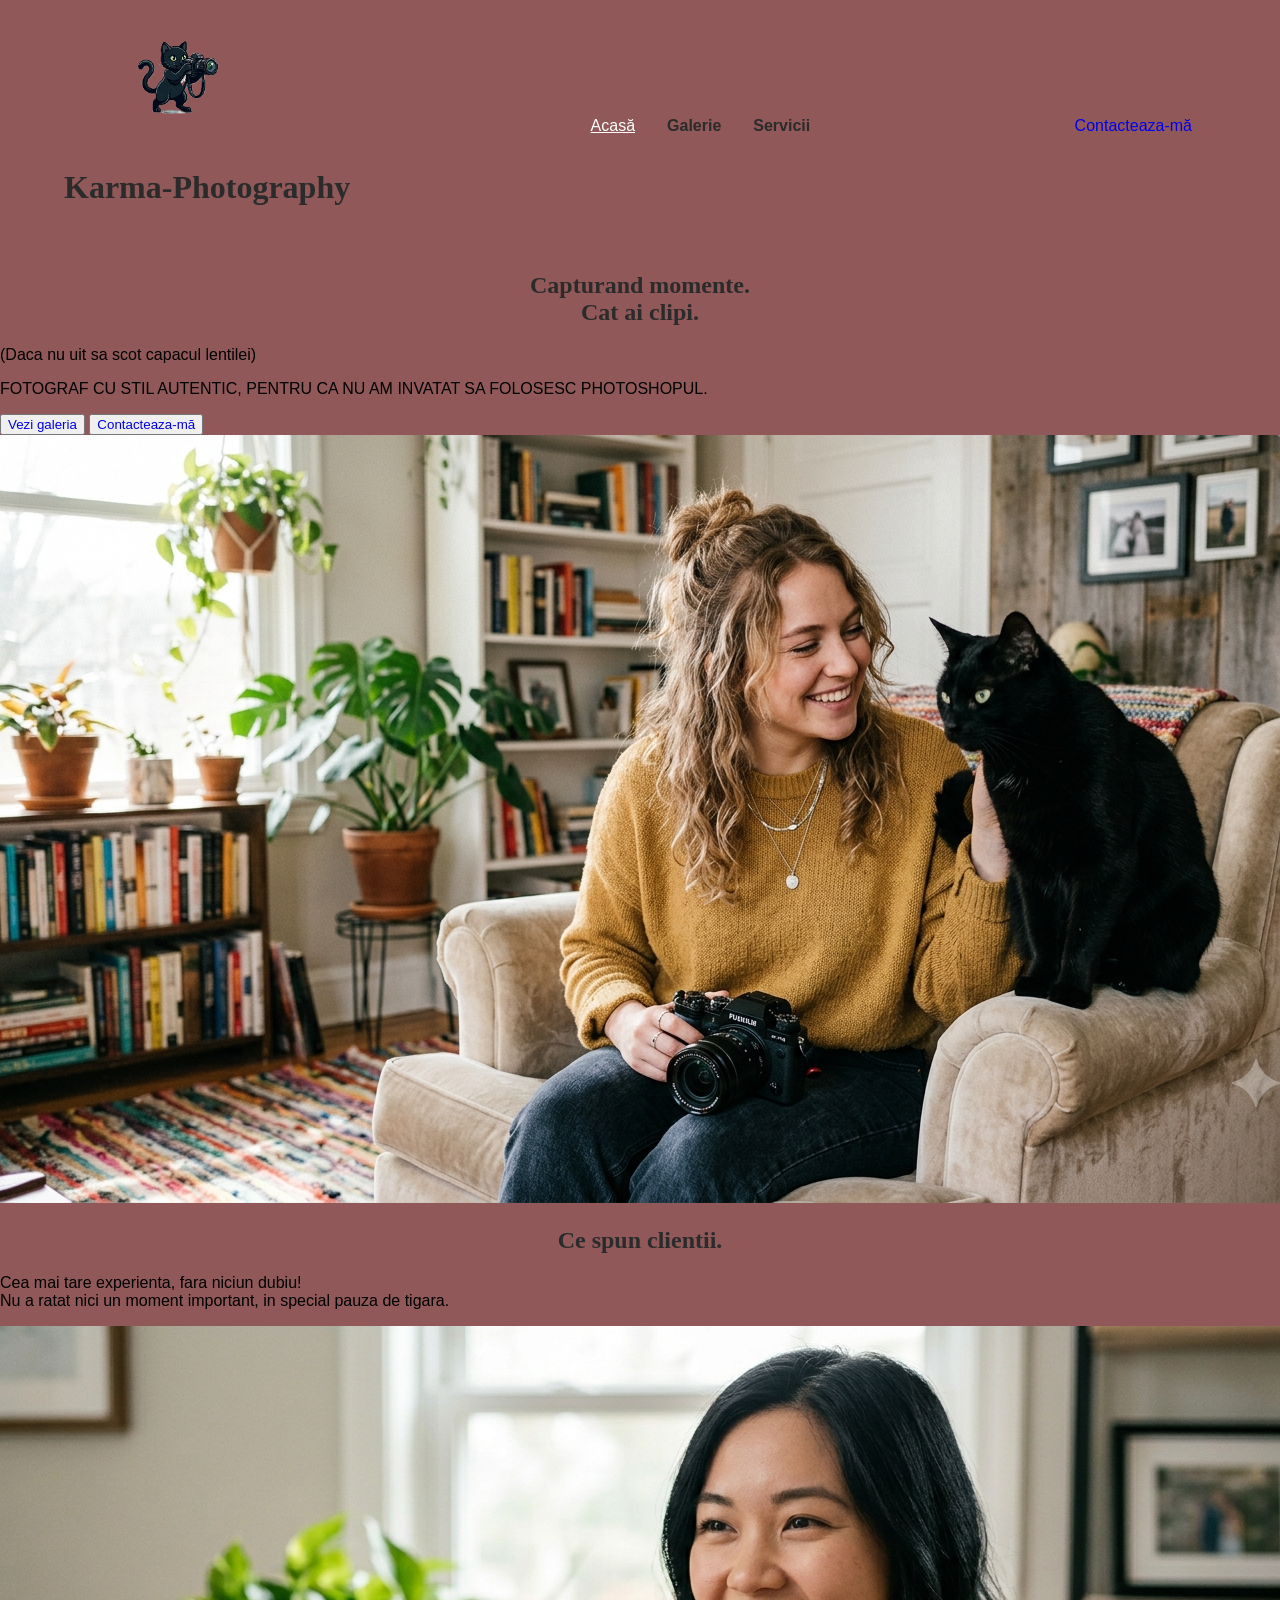
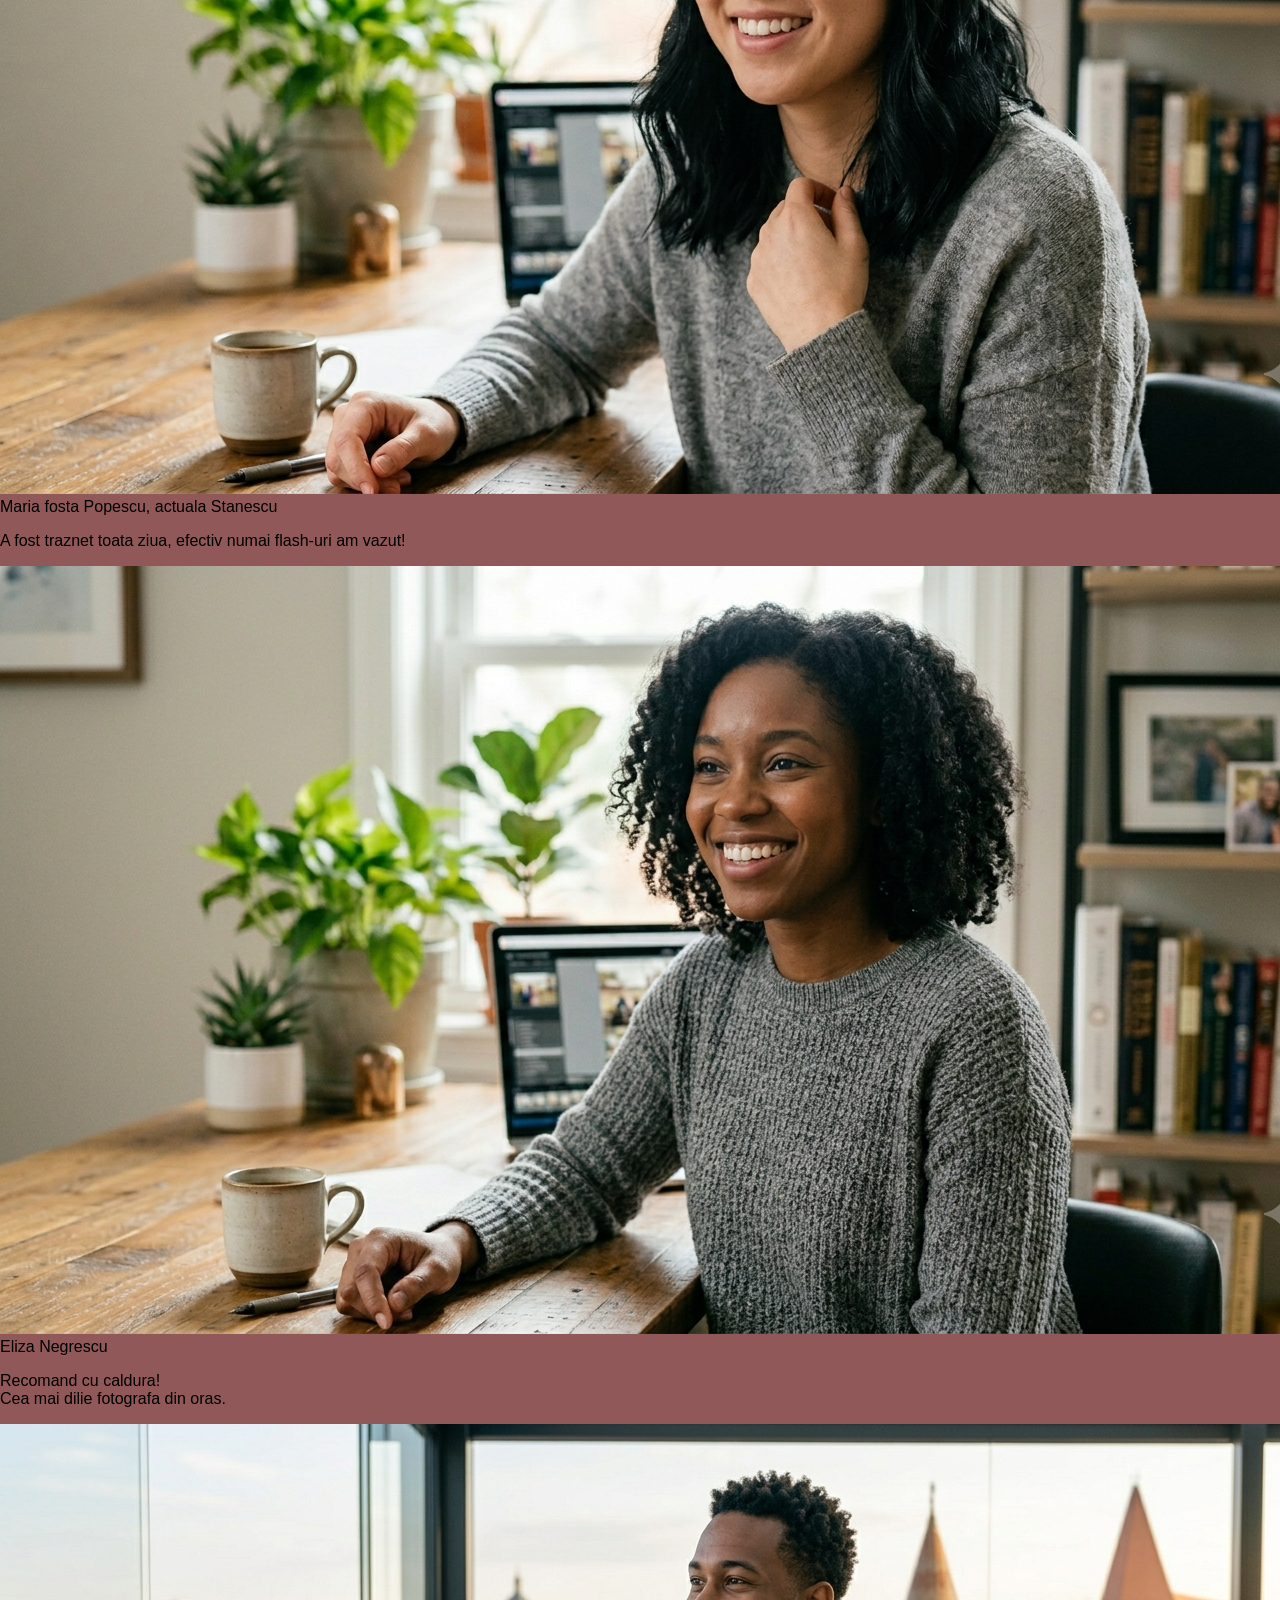
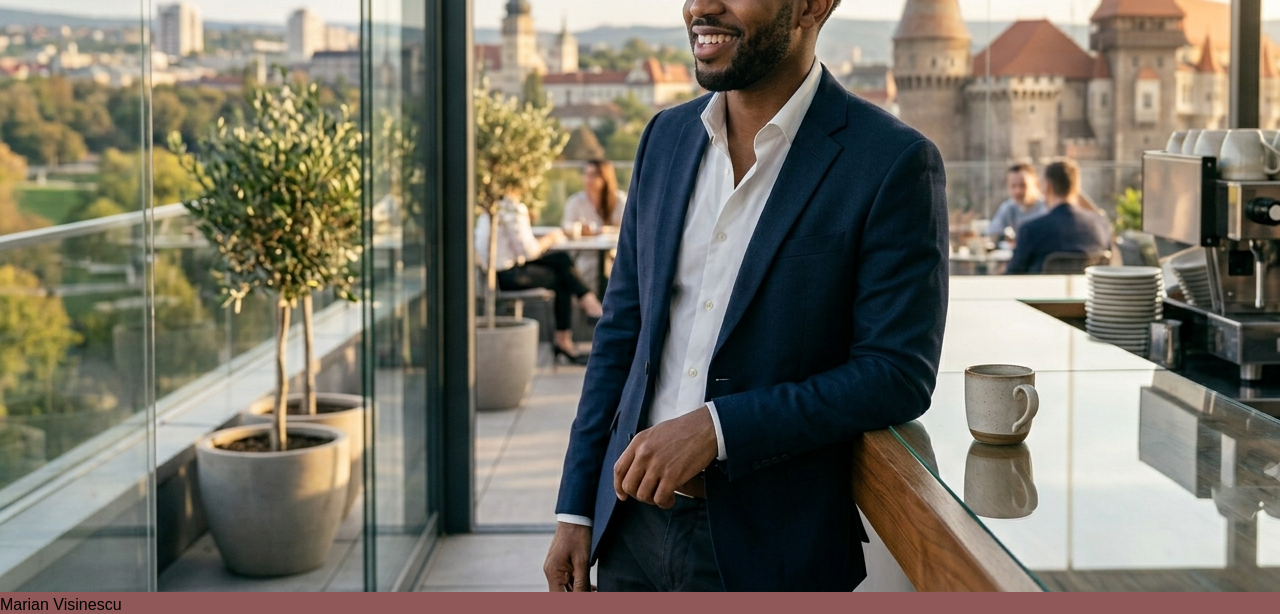
==== index.html @ 56f0f9d7 "modificat putin css" ====
<!DOCTYPE html>
<html lang="ro">
<head>
    <meta charset="UTF-8">
    <meta name="viewport" content="width=device-width, initial-scale=1.0">
    <link rel="stylesheet" href="assets/css/style.css">
    <link rel="stylesheet" href="assets/css/responsive.css">

    <title>Karma-Photography</title>
</head>
<body>
    <header>
        <div class="logo-container">
            <img src="assets/images/logo.png" alt="Logo" class="logo">
            <h1>Karma-Photography</h1>
        </div>
        <nav>
            <ul class="lista-link">
                <li><a href="index.html" id="active">Acasă</a></li>
                <li><a href="galerie.html">Galerie</a></li>
                <li><a href="servicii.html">Servicii</a></li>
            </ul>
        </nav>
        <button class="contact-button"><a href="servicii.html">Contacteaza-mă</a></button>
    </header>
    <main>
        <section>
            <h2>Capturand momente. <br>Cat ai clipi.</h2>
            <p>(Daca nu uit sa scot capacul lentilei)</p>
            <p>FOTOGRAF CU STIL AUTENTIC, PENTRU CA NU AM INVATAT SA FOLOSESC PHOTOSHOPUL.</p>
            <div class="button-container">
                <button><a href="galerie.html">Vezi galeria</a></button>
                <button><a href="servicii.html">Contacteaza-mă</a></button>
            </div>
            <div>
                <img src="assets/images/hero-image.png" alt="Hero Image" class="hero-image">
            </div>
        </section>
        <section>
            <h2>Ce spun clientii.</h2>
            <div>
                <div>
                    <p>Cea mai tare experienta, fara niciun dubiu!<br>Nu a ratat nici un moment important, in special pauza de tigara.</p>
                    <div>
                        <img src="assets/images/Testimonial1.png" alt="Testimonial 1">
                        <span>Maria fosta Popescu, actuala Stanescu</span>
                    </div>
                </div>
                <div>
                    <p>A fost traznet toata ziua, efectiv numai flash-uri am vazut!</p>
                    <div>
                        <img src="assets/images/Testimonial2.png" alt="Testimonial 2">
                        <span>Eliza Negrescu</span>
                    </div>
                </div>
                <div>
                    <p>Recomand cu caldura!<br>Cea mai dilie fotografa din oras.</p>
                    <div>
                        <img src="assets/images/Testimonial3.png" alt="Testimonial 3">
                        <span>Marian Visinescu</span>
                    </div>
                </div>
            </div>
        </section>
    </main>
    <footer>

    </footer>
</body>
</html>
---- assets/css/style.css ----
:root{
    --bg-color: #905858;
    --primary-brown: #5c4727;
    --text-color: #2b2b2b;
}

.logo {
    height: 120px; 
    width: auto; 
}

body {
    background-color: var(--bg-color);
    margin: 0;
    padding: 0;
    font-family: 'Montserrat', sans-serif;
}

h1, h2, h3 {
    font-family: 'Playfair Display', serif;
    color: var(--text-color);
    text-align: center;
}

a {
    text-decoration: none;
}

header {
    display: flex;
    justify-content: space-between;
    align-items: center;
    padding: 1.5rem 5%;
    background-color: transparent;
}


.lista-link {
    display: flex;
    flex-direction: row; 
    gap: 2rem; 
    list-style: none; 
    margin: 0;
    padding: 0;
}

#active {
    color: white;
    text-decoration: underline;
    cursor: default;
    pointer-events: none; 
}

.lista-link a:not(#active) {
    color: #2b2b2b; 
    font-weight: 600; 
    transition: all 0.3s ease;
}

.lista-link a:not(#active):hover {
    color: white;
    text-decoration: underline;
}

.contact-button {
    background-color: var(--bg-color);
    color: black;
    border: none;
    padding: 0.75rem 1.5rem;
    font-size: 1rem;
    border-radius: 5px;
    cursor: pointer;
    transition: all 0.3s ease;
}

.contact-button:hover {
    background-color: white;
    box-shadow: 0px 8px 15px rgba(0, 0, 0, 0.2);
    transition: all 0.3s ease;
    transform: scale(1.05);
}
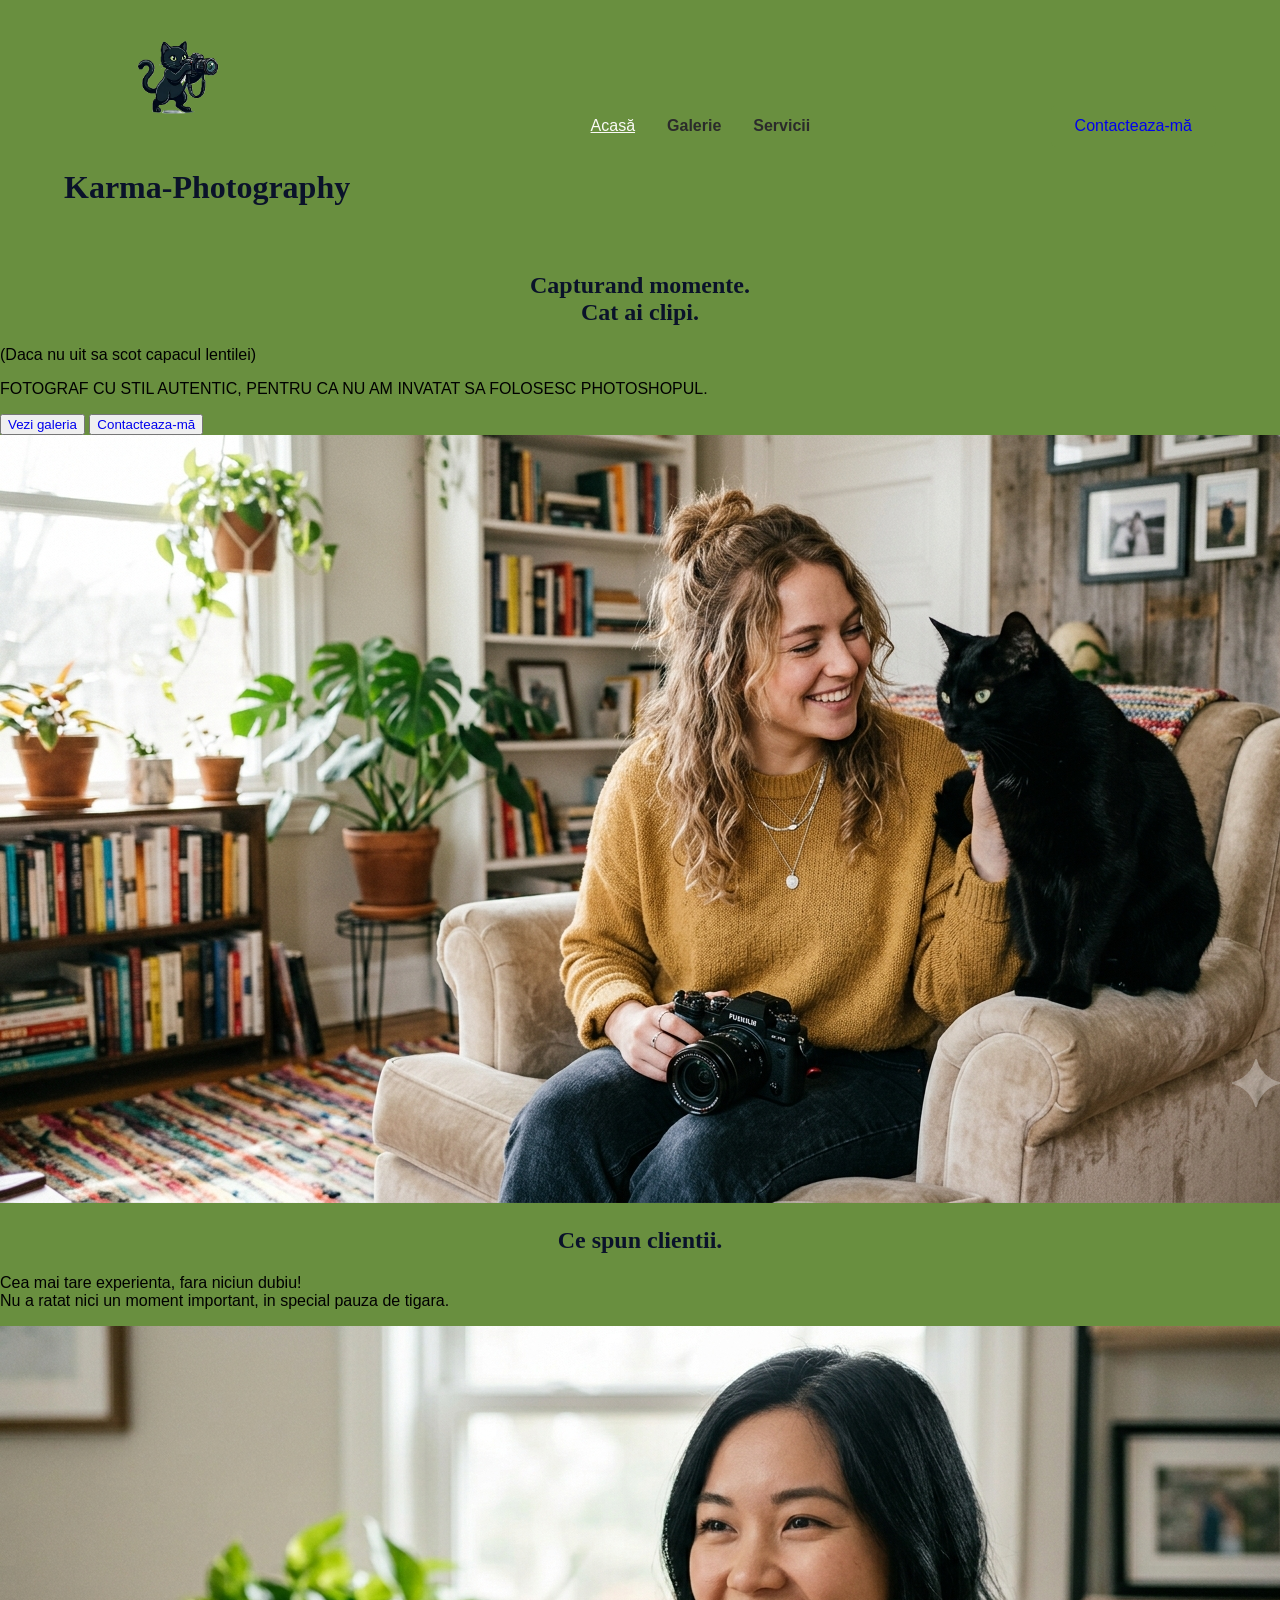
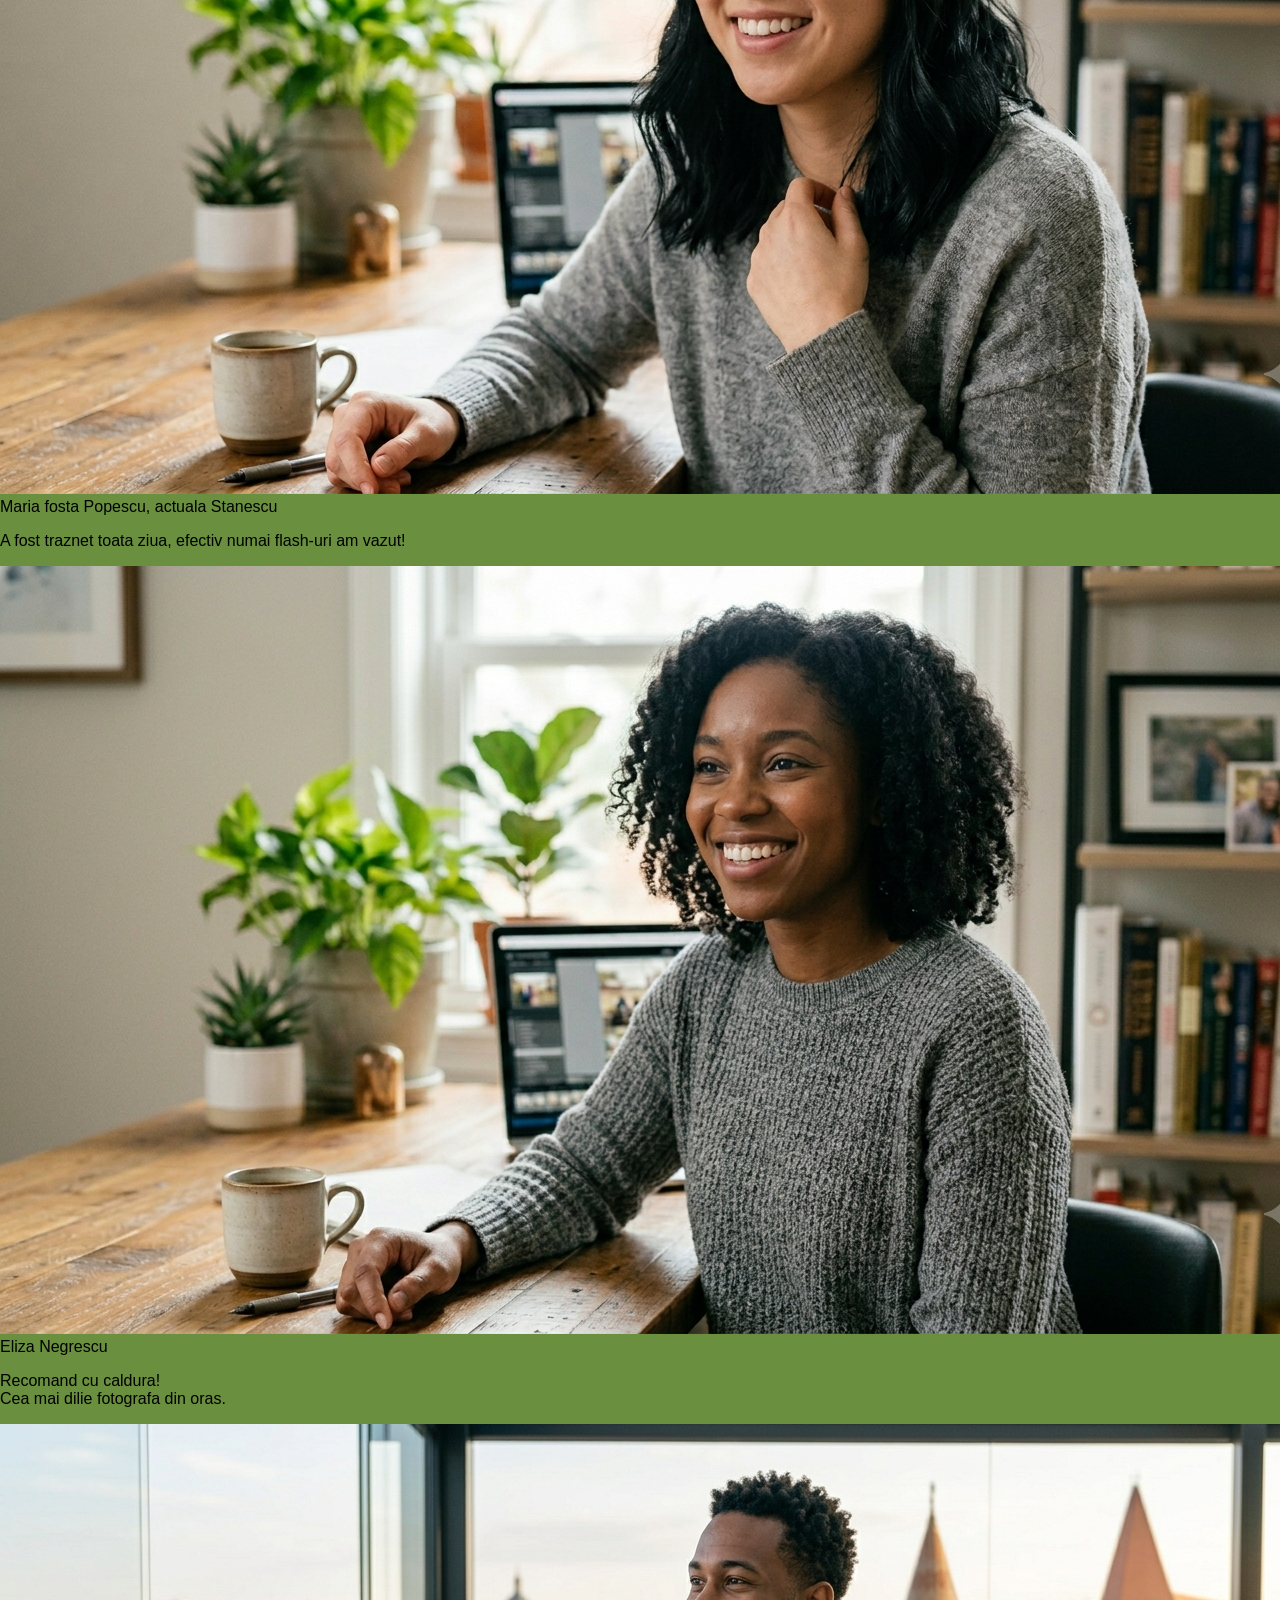
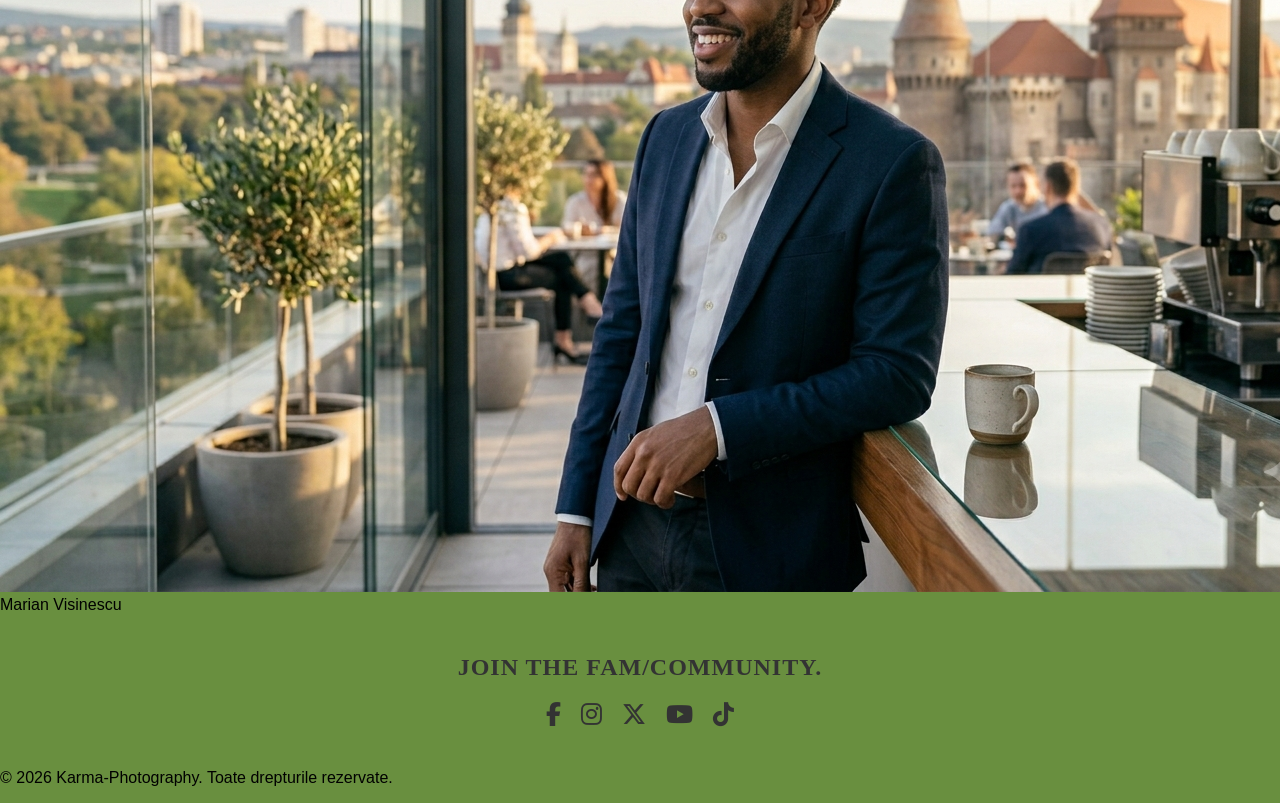
==== commit 0db58d39: "butoane social media + schimbat paleta culori" ====
--- a/index.html
+++ b/index.html
@@ -4,6 +4,7 @@
     <meta charset="UTF-8">
     <meta name="viewport" content="width=device-width, initial-scale=1.0">
     <link rel="stylesheet" href="assets/css/style.css">
+    <link rel="stylesheet" href="https://cdnjs.cloudflare.com/ajax/libs/font-awesome/6.5.1/css/all.min.css">
     <link rel="stylesheet" href="assets/css/responsive.css">
 
     <title>Karma-Photography</title>
@@ -64,7 +65,31 @@
         </section>
     </main>
     <footer>
-
+        <div class="follow">
+        <h3>Join the fam/community.</h3>
+        <div class="social-icons">
+            <a href="https://facebook.com/profilul_tau" target="_blank" rel="noopener noreferrer" class="icon-link facebook">
+                <i class="fab fa-facebook-f"></i>
+            </a>
+            
+            <a href="https://instagram.com/profilul_tau" target="_blank" rel="noopener noreferrer" class="icon-link instagram">
+                <i class="fab fa-instagram"></i>
+            </a>
+            
+            <a href="https://twitter.com/profilul_tau" target="_blank" rel="noopener noreferrer" class="icon-link twitter">
+                <i class="fab fa-x-twitter"></i>
+            </a>
+            
+            <a href="https://youtube.com/canalul_tau" target="_blank" rel="noopener noreferrer" class="icon-link youtube">
+                <i class="fab fa-youtube"></i>
+            </a>
+            
+            <a href="https://tiktok.com/@profilul_tau" target="_blank" rel="noopener noreferrer" class="icon-link tiktok">
+                <i class="fab fa-tiktok"></i>
+            </a>
+        </div>
+    </div>    
+            <p>&copy; 2026 Karma-Photography. Toate drepturile rezervate.</p>
     </footer>
 </body>
 </html>
--- a/assets/css/style.css
+++ b/assets/css/style.css
@@ -1,7 +1,7 @@
 :root{
-    --bg-color: #905858;
-    --primary-brown: #5c4727;
-    --text-color: #2b2b2b;
+    --bg-color:#698f3fff;
+    --primary-brown: #804e49ff;;
+    --text-color: #0a122aff;
 }
 
 .logo {
@@ -45,7 +45,7 @@
 }
 
 #active {
-    color: white;
+    color: #fbfaf8ff;
     text-decoration: underline;
     cursor: default;
     pointer-events: none; 
@@ -58,7 +58,7 @@
 }
 
 .lista-link a:not(#active):hover {
-    color: white;
+    color: #fbfaf8ff;
     text-decoration: underline;
 }
 
@@ -74,8 +74,36 @@
 }
 
 .contact-button:hover {
-    background-color: white;
+    background-color: #fbfaf8ff;
     box-shadow: 0px 8px 15px rgba(0, 0, 0, 0.2);
     transition: all 0.3s ease;
     transform: scale(1.05);
-}+}
+/*Footer*/
+
+.follow {
+    text-align: center;
+    font-family: 'Segoe UI', Tahoma, Geneva, Verdana, sans-serif;
+    margin: 40px auto;
+}
+
+.follow h3 {
+    font-size: 1.5rem;
+    color: #333;
+    margin-bottom: 20px;
+    text-transform: uppercase;
+    letter-spacing: 1px;
+}
+.follow .social-icons {
+    display: flex;
+    justify-content: center;
+    gap: 20px;
+}
+.follow .social-icons a {
+    color: #333;
+    font-size: 1.5rem;
+    transition: color 0.3s ease;
+}
+.follow .social-icons a:hover {
+    color: #fbfaf8ff;
+}
--- a/assets/css/responsive.css
+++ b/assets/css/responsive.css
@@ -0,0 +1,12 @@
+@media screen and (max-width: 1024px) {
+    
+}
+@media screen and (max-width: 768px) {
+    
+}
+@media screen and (max-width: 480px) {
+    
+}
+@media screen and (max-width: 320px) {
+    
+}
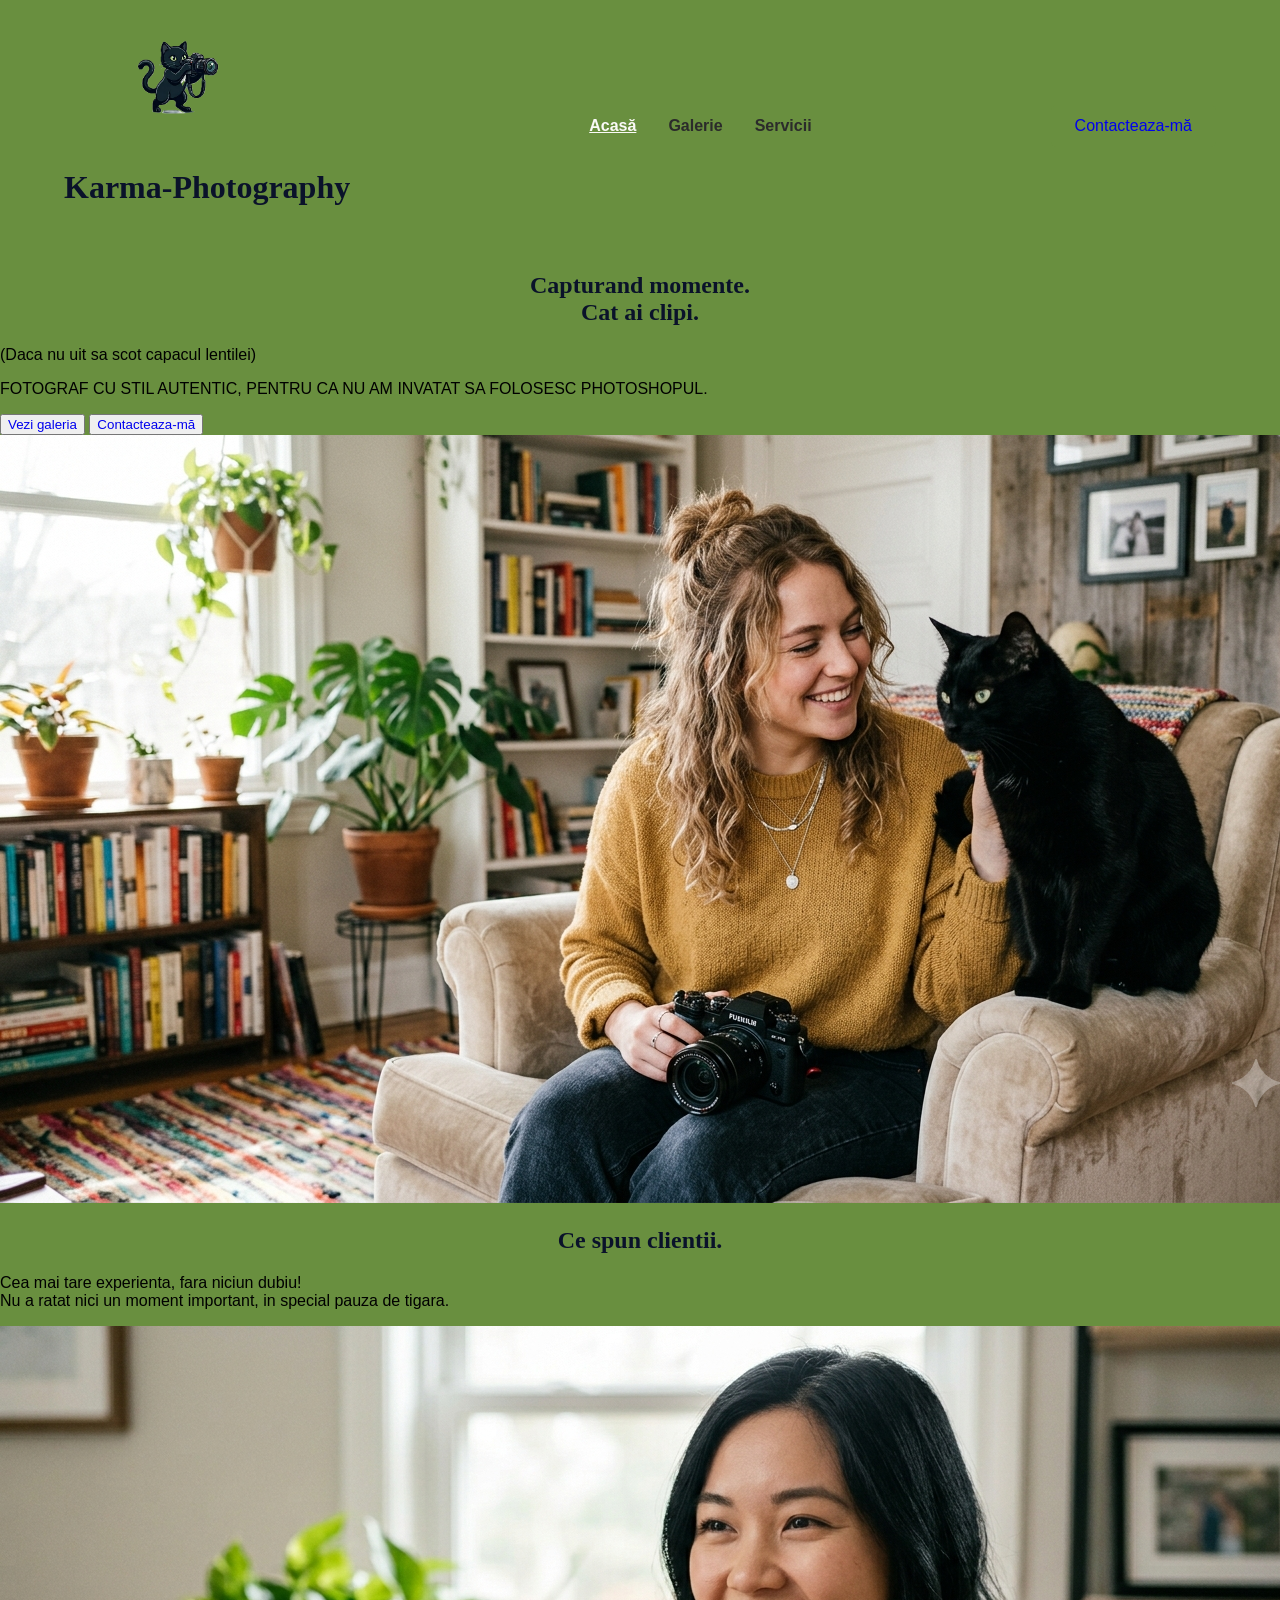
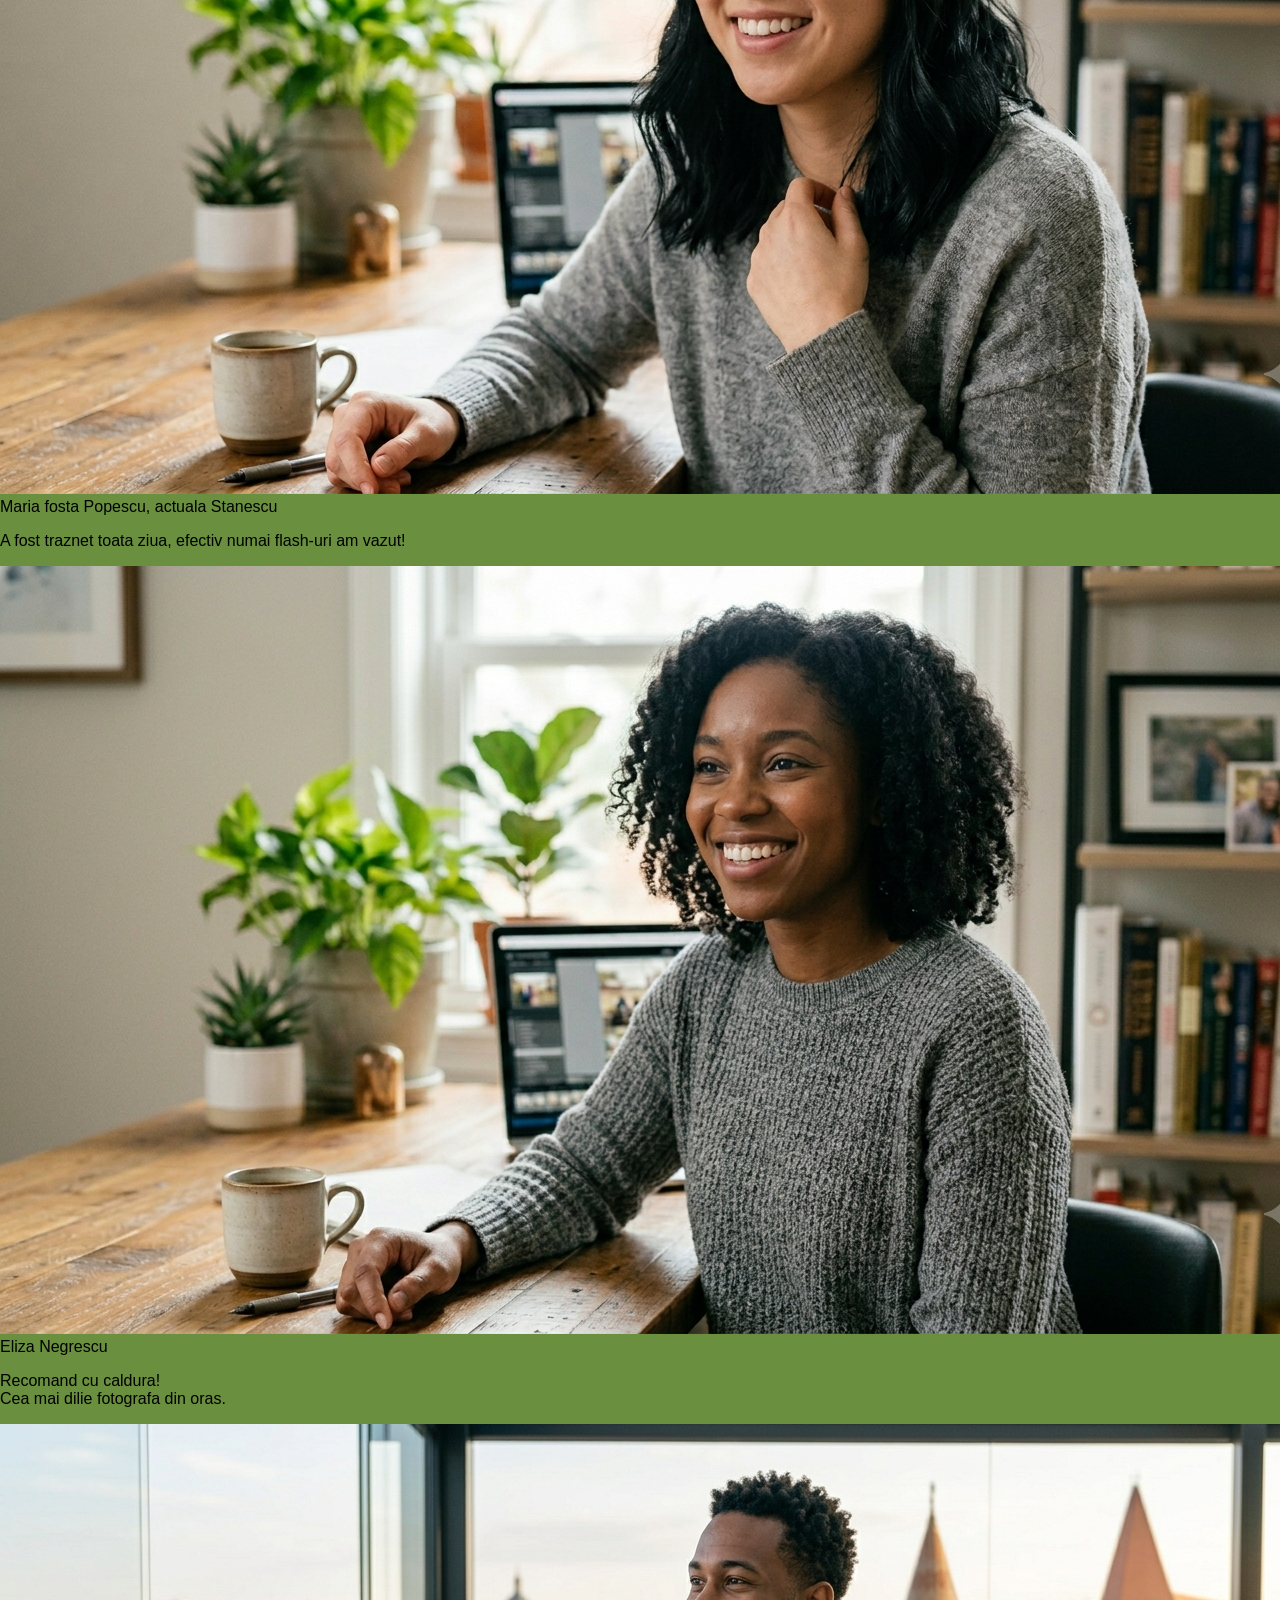
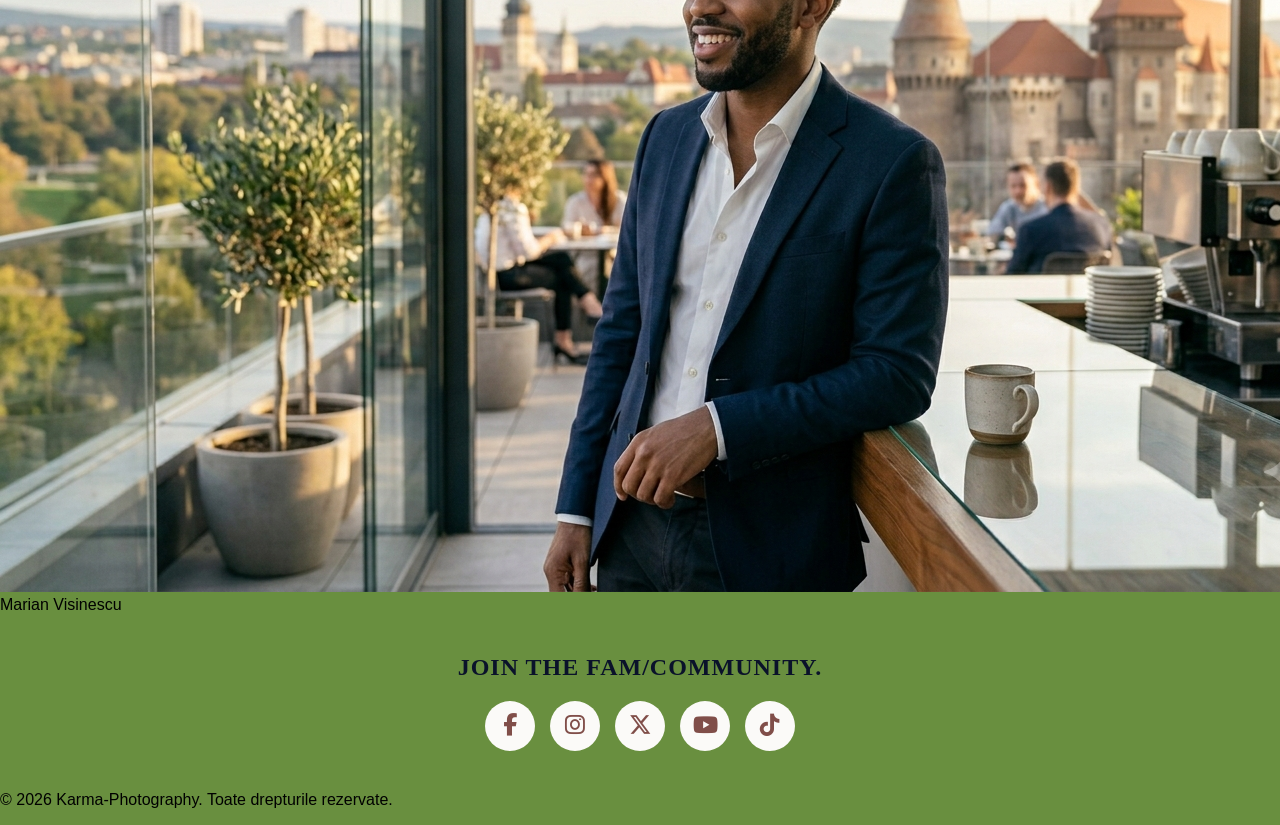
==== commit 70f833f3: "am mai adaugat putin stil la butoanele de social media" ====
--- a/index.html
+++ b/index.html
@@ -68,23 +68,23 @@
         <div class="follow">
         <h3>Join the fam/community.</h3>
         <div class="social-icons">
-            <a href="https://facebook.com/profilul_tau" target="_blank" rel="noopener noreferrer" class="icon-link facebook">
+            <a href="https://facebook.com" target="_blank" rel="noopener noreferrer" class="icon-link facebook">
                 <i class="fab fa-facebook-f"></i>
             </a>
             
-            <a href="https://instagram.com/profilul_tau" target="_blank" rel="noopener noreferrer" class="icon-link instagram">
+            <a href="https://instagram.com" target="_blank" rel="noopener noreferrer" class="icon-link instagram">
                 <i class="fab fa-instagram"></i>
             </a>
             
-            <a href="https://twitter.com/profilul_tau" target="_blank" rel="noopener noreferrer" class="icon-link twitter">
+            <a href="https://twitter.com" target="_blank" rel="noopener noreferrer" class="icon-link twitter">
                 <i class="fab fa-x-twitter"></i>
             </a>
             
-            <a href="https://youtube.com/canalul_tau" target="_blank" rel="noopener noreferrer" class="icon-link youtube">
+            <a href="https://youtube.com" target="_blank" rel="noopener noreferrer" class="icon-link youtube">
                 <i class="fab fa-youtube"></i>
             </a>
             
-            <a href="https://tiktok.com/@profilul_tau" target="_blank" rel="noopener noreferrer" class="icon-link tiktok">
+            <a href="https://tiktok.com" target="_blank" rel="noopener noreferrer" class="icon-link tiktok">
                 <i class="fab fa-tiktok"></i>
             </a>
         </div>
--- a/assets/css/style.css
+++ b/assets/css/style.css
@@ -49,6 +49,7 @@
     text-decoration: underline;
     cursor: default;
     pointer-events: none; 
+    font-weight: bold;
 }
 
 .lista-link a:not(#active) {
@@ -83,27 +84,64 @@
 
 .follow {
     text-align: center;
-    font-family: 'Segoe UI', Tahoma, Geneva, Verdana, sans-serif;
     margin: 40px auto;
 }
 
 .follow h3 {
     font-size: 1.5rem;
-    color: #333;
+    color: #0a122aff;
     margin-bottom: 20px;
     text-transform: uppercase;
     letter-spacing: 1px;
 }
-.follow .social-icons {
+
+/* Zona cu icoane */
+.social-icons {
     display: flex;
     justify-content: center;
-    gap: 20px;
+    gap: 15px; /* Spatiul dintre icoane */
 }
-.follow .social-icons a {
-    color: #333;
-    font-size: 1.5rem;
-    transition: color 0.3s ease;
+
+/* Stilul general pentru fiecare cerc/icoana */
+.icon-link {
+    display: inline-flex;
+    align-items: center;
+    justify-content: center;
+    width: 50px;
+    height: 50px;
+    background-color:#fbfaf8ff;
+    color: #804e49ff;
+    border-radius: 50%; /* Rotunjeste butoanele */
+    text-decoration: none;
+    font-size: 1.4rem;
+    transition: all 0.3s ease; /* Efectul de tranzitie fina */
 }
-.follow .social-icons a:hover {
+
+/* Efectul de hover general (ridicare usoara) */
+.icon-link:hover {
+    transform: translateY(-5px);
     color: #fbfaf8ff;
 }
+
+/* Culorile oficiale de brand la hover */
+.icon-link.facebook:hover {
+    background-color: #1877F2;
+}
+
+.icon-link.instagram:hover {
+    /* Gradientul specific Instagram */
+    background: radial-gradient(circle at 30% 107%, #fdf497 0%, #fdf497 5%, #fd5949 45%, #d6249f 60%, #285AEB 90%);
+}
+
+.icon-link.twitter:hover {
+    background-color: #000000; 
+}
+
+.icon-link.youtube:hover {
+    background-color: #FF0000;
+}
+
+.icon-link.tiktok:hover {
+    background-color: #010101;
+    box-shadow: 2px 2px 0px #00f2fe, -2px -2px 0px #fe0979; 
+}
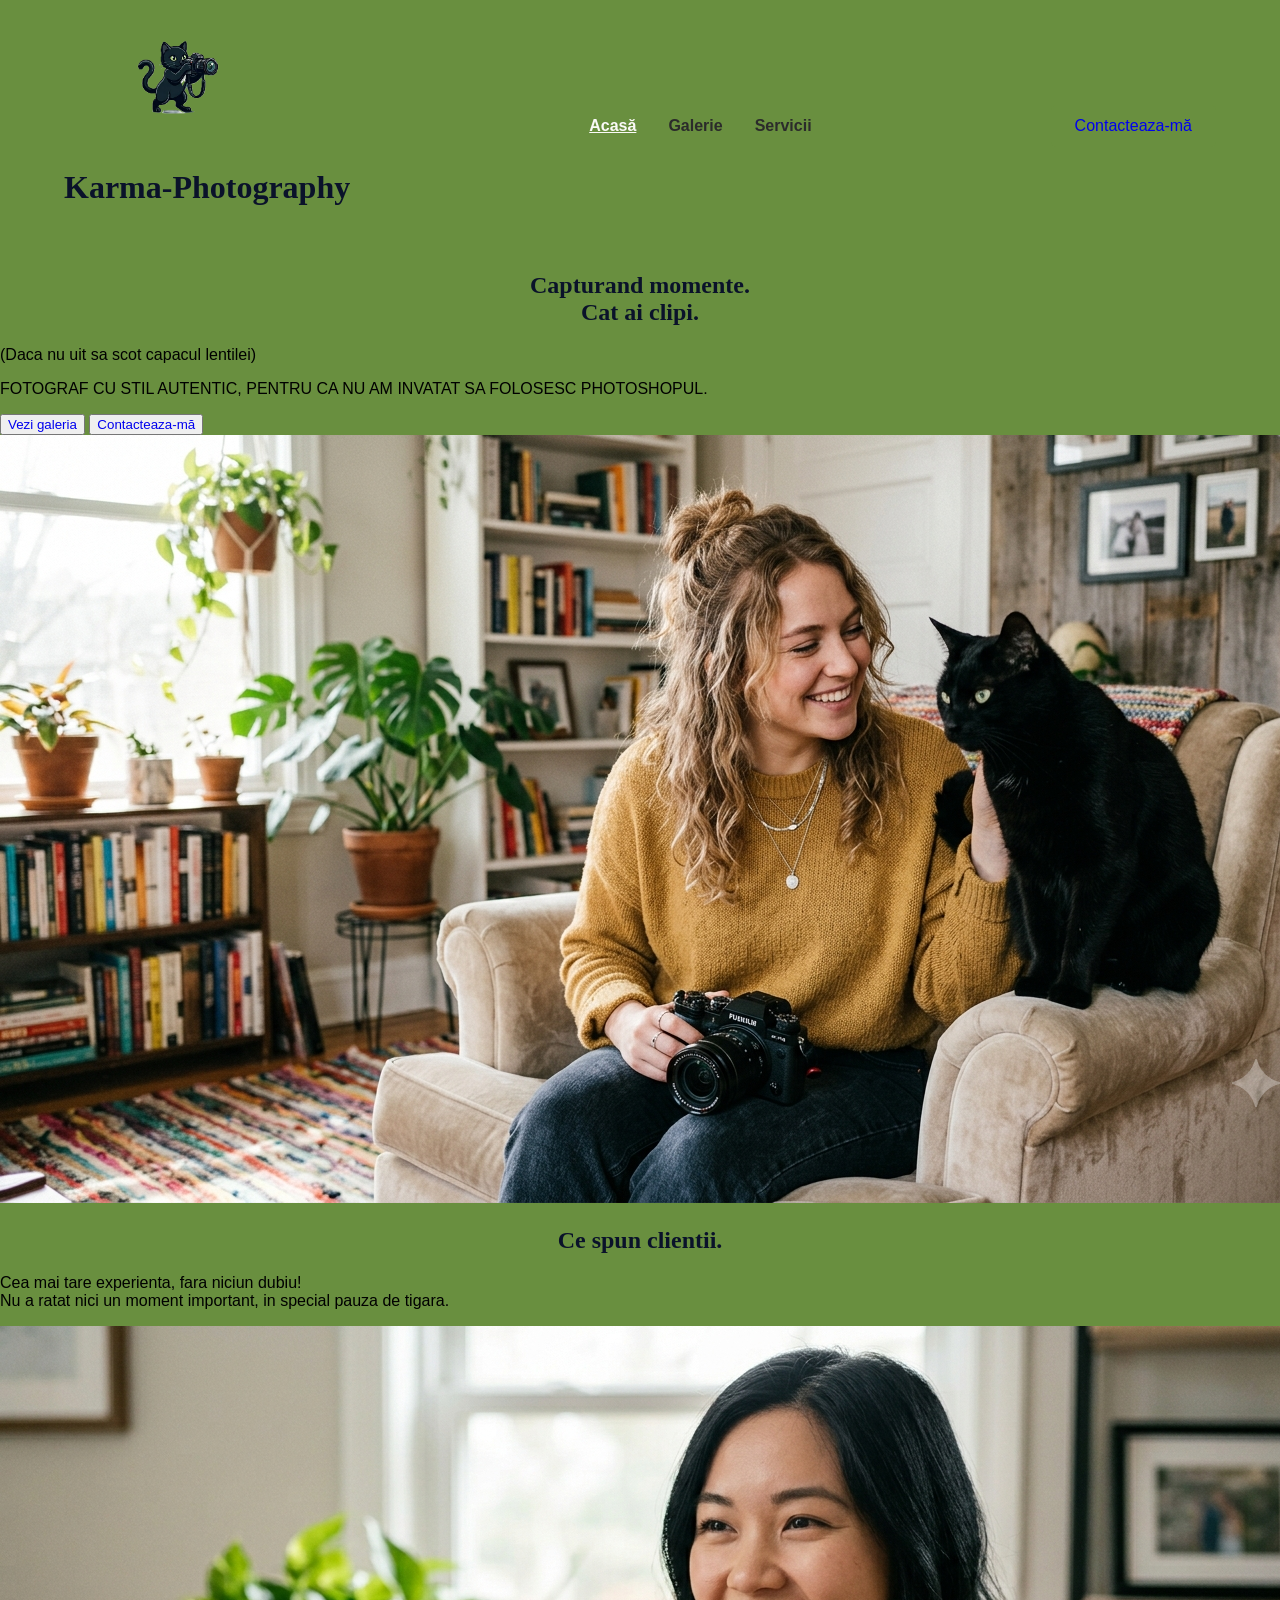
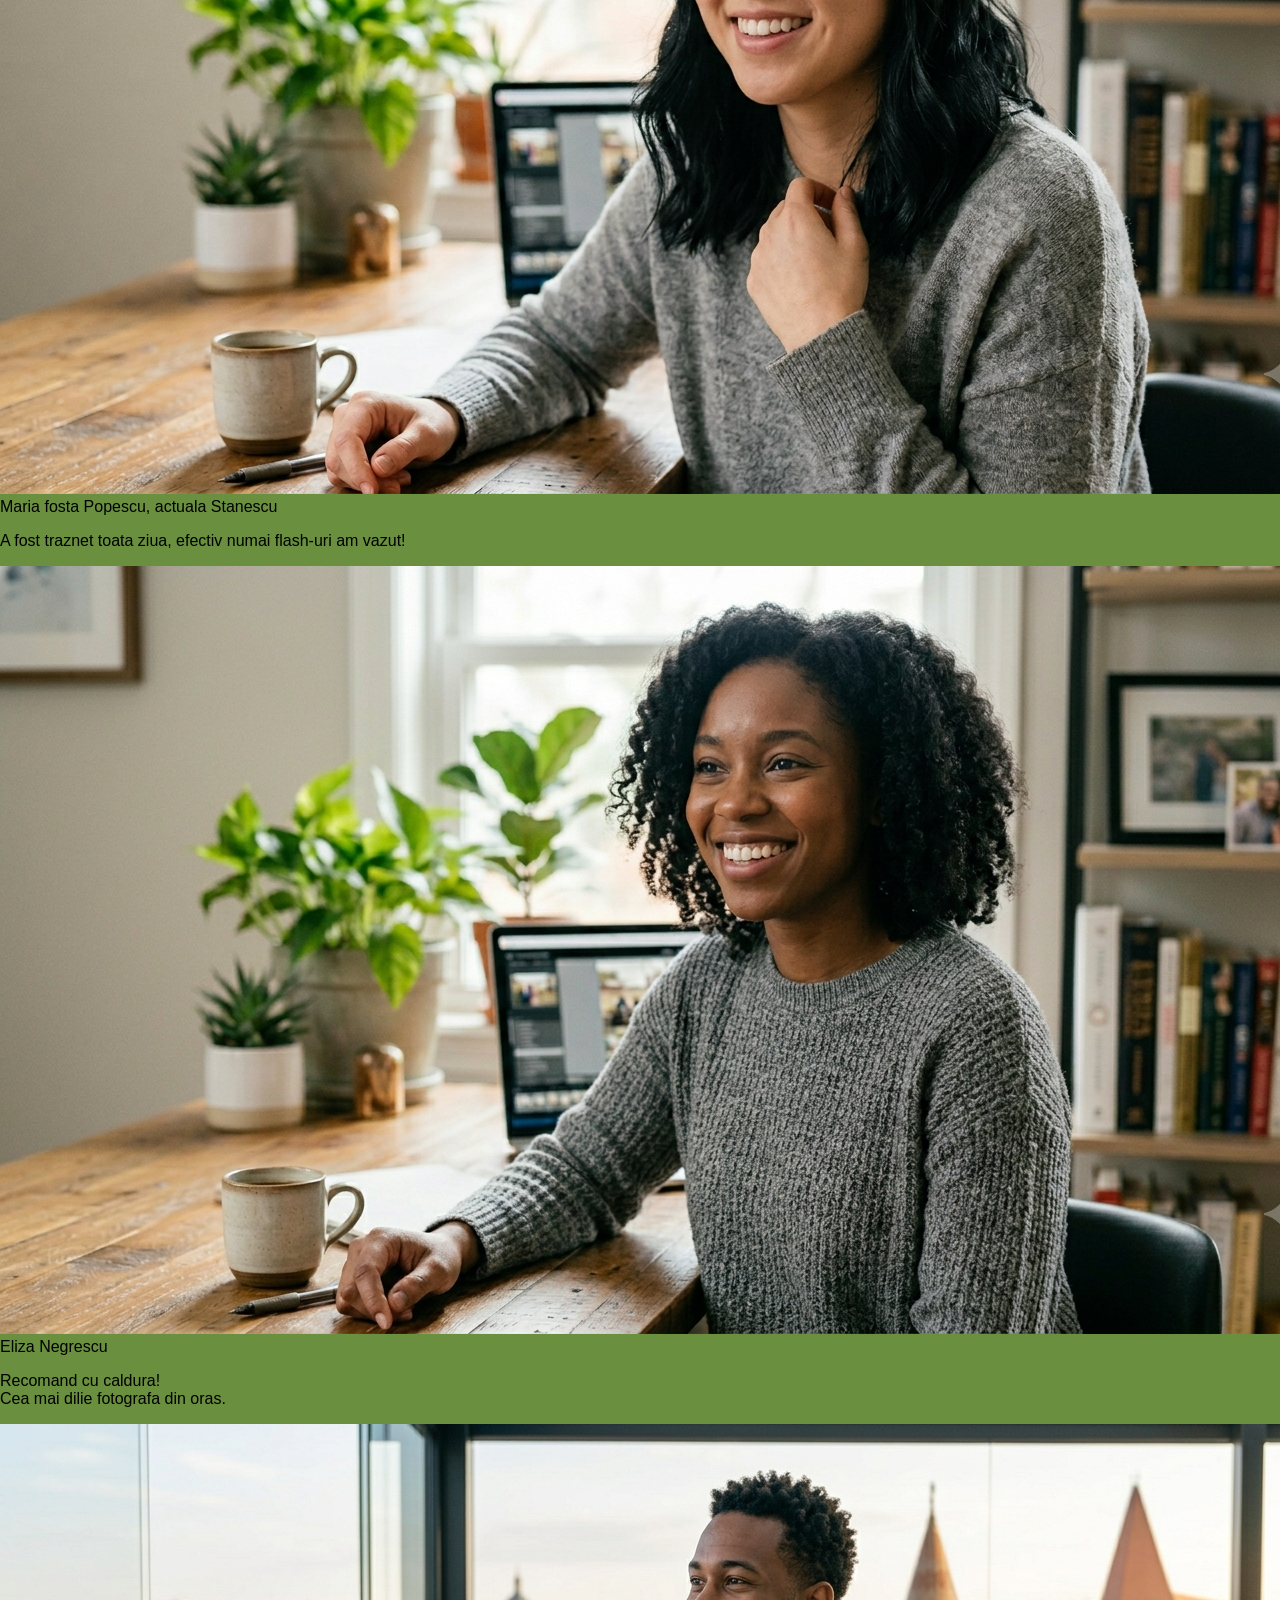
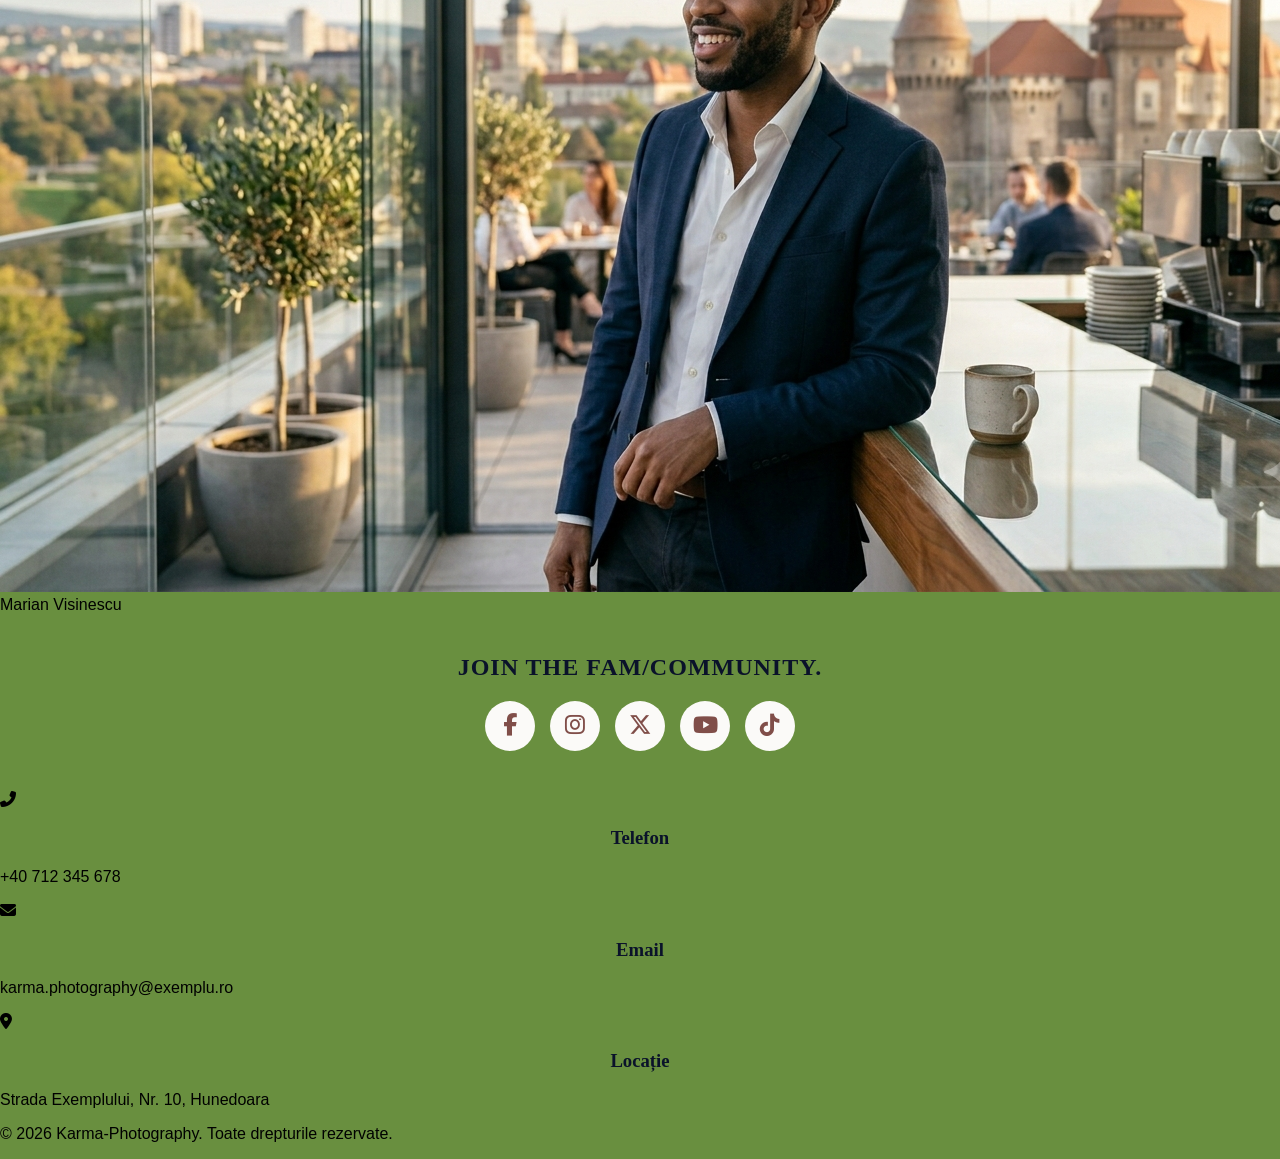
==== commit b06ab910: "detalii contact in footer" ====
--- a/index.html
+++ b/index.html
@@ -66,29 +66,52 @@
     </main>
     <footer>
         <div class="follow">
-        <h3>Join the fam/community.</h3>
-        <div class="social-icons">
-            <a href="https://facebook.com" target="_blank" rel="noopener noreferrer" class="icon-link facebook">
-                <i class="fab fa-facebook-f"></i>
-            </a>
-            
-            <a href="https://instagram.com" target="_blank" rel="noopener noreferrer" class="icon-link instagram">
-                <i class="fab fa-instagram"></i>
-            </a>
-            
-            <a href="https://twitter.com" target="_blank" rel="noopener noreferrer" class="icon-link twitter">
-                <i class="fab fa-x-twitter"></i>
-            </a>
-            
-            <a href="https://youtube.com" target="_blank" rel="noopener noreferrer" class="icon-link youtube">
-                <i class="fab fa-youtube"></i>
-            </a>
-            
-            <a href="https://tiktok.com" target="_blank" rel="noopener noreferrer" class="icon-link tiktok">
-                <i class="fab fa-tiktok"></i>
-            </a>
-        </div>
-    </div>    
+            <h3>Join the fam/community.</h3>
+            <div class="social-icons">
+                <a href="https://facebook.com" target="_blank" rel="noopener noreferrer" class="icon-link facebook">
+                    <i class="fab fa-facebook-f"></i>
+                </a>
+                
+                <a href="https://instagram.com" target="_blank" rel="noopener noreferrer" class="icon-link instagram">
+                    <i class="fab fa-instagram"></i>
+                </a>
+                
+                <a href="https://twitter.com" target="_blank" rel="noopener noreferrer" class="icon-link twitter">
+                    <i class="fab fa-x-twitter"></i>
+                </a>
+                
+                <a href="https://youtube.com" target="_blank" rel="noopener noreferrer" class="icon-link youtube">
+                    <i class="fab fa-youtube"></i>
+                </a>
+                
+                <a href="https://tiktok.com" target="_blank" rel="noopener noreferrer" class="icon-link tiktok">
+                    <i class="fab fa-tiktok"></i>
+                </a>
+            </div>
+        </div> 
+        <div>
+            <div>
+                <div>
+                    <i class="fas fa-phone-alt"></i>
+                </div>
+                <h3>Telefon</h3>
+                <p>+40 712 345 678</p>
+            </div>
+            <div>
+                <div>
+                    <i class="fas fa-envelope"></i>
+                </div>
+                <h3>Email</h3>
+                <p>karma.photography@exemplu.ro</p>
+            </div>
+            <div>
+                <div>
+                    <i class="fas fa-map-marker-alt"></i>
+                </div>
+                <h3>Locație</h3>
+                <p>Strada Exemplului, Nr. 10, Hunedoara</p>
+            </div>
+        </div>   
             <p>&copy; 2026 Karma-Photography. Toate drepturile rezervate.</p>
     </footer>
 </body>
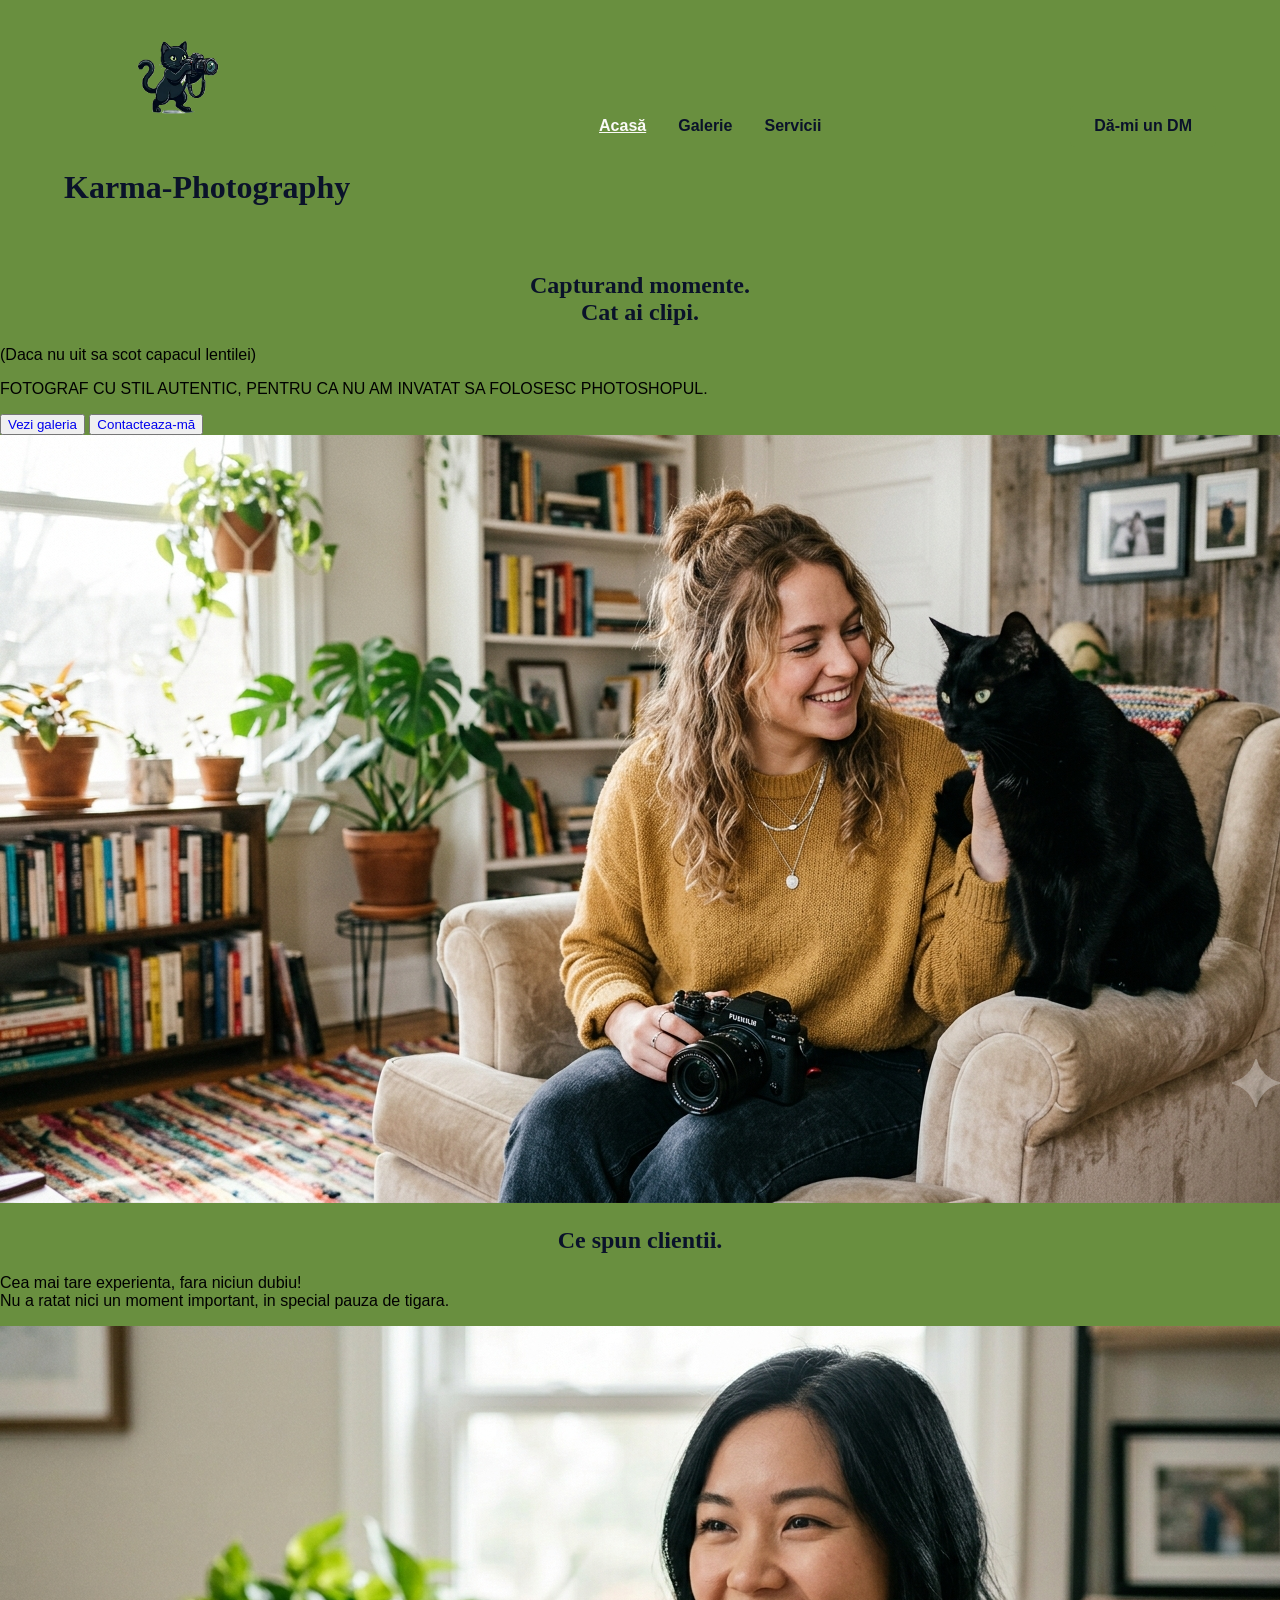
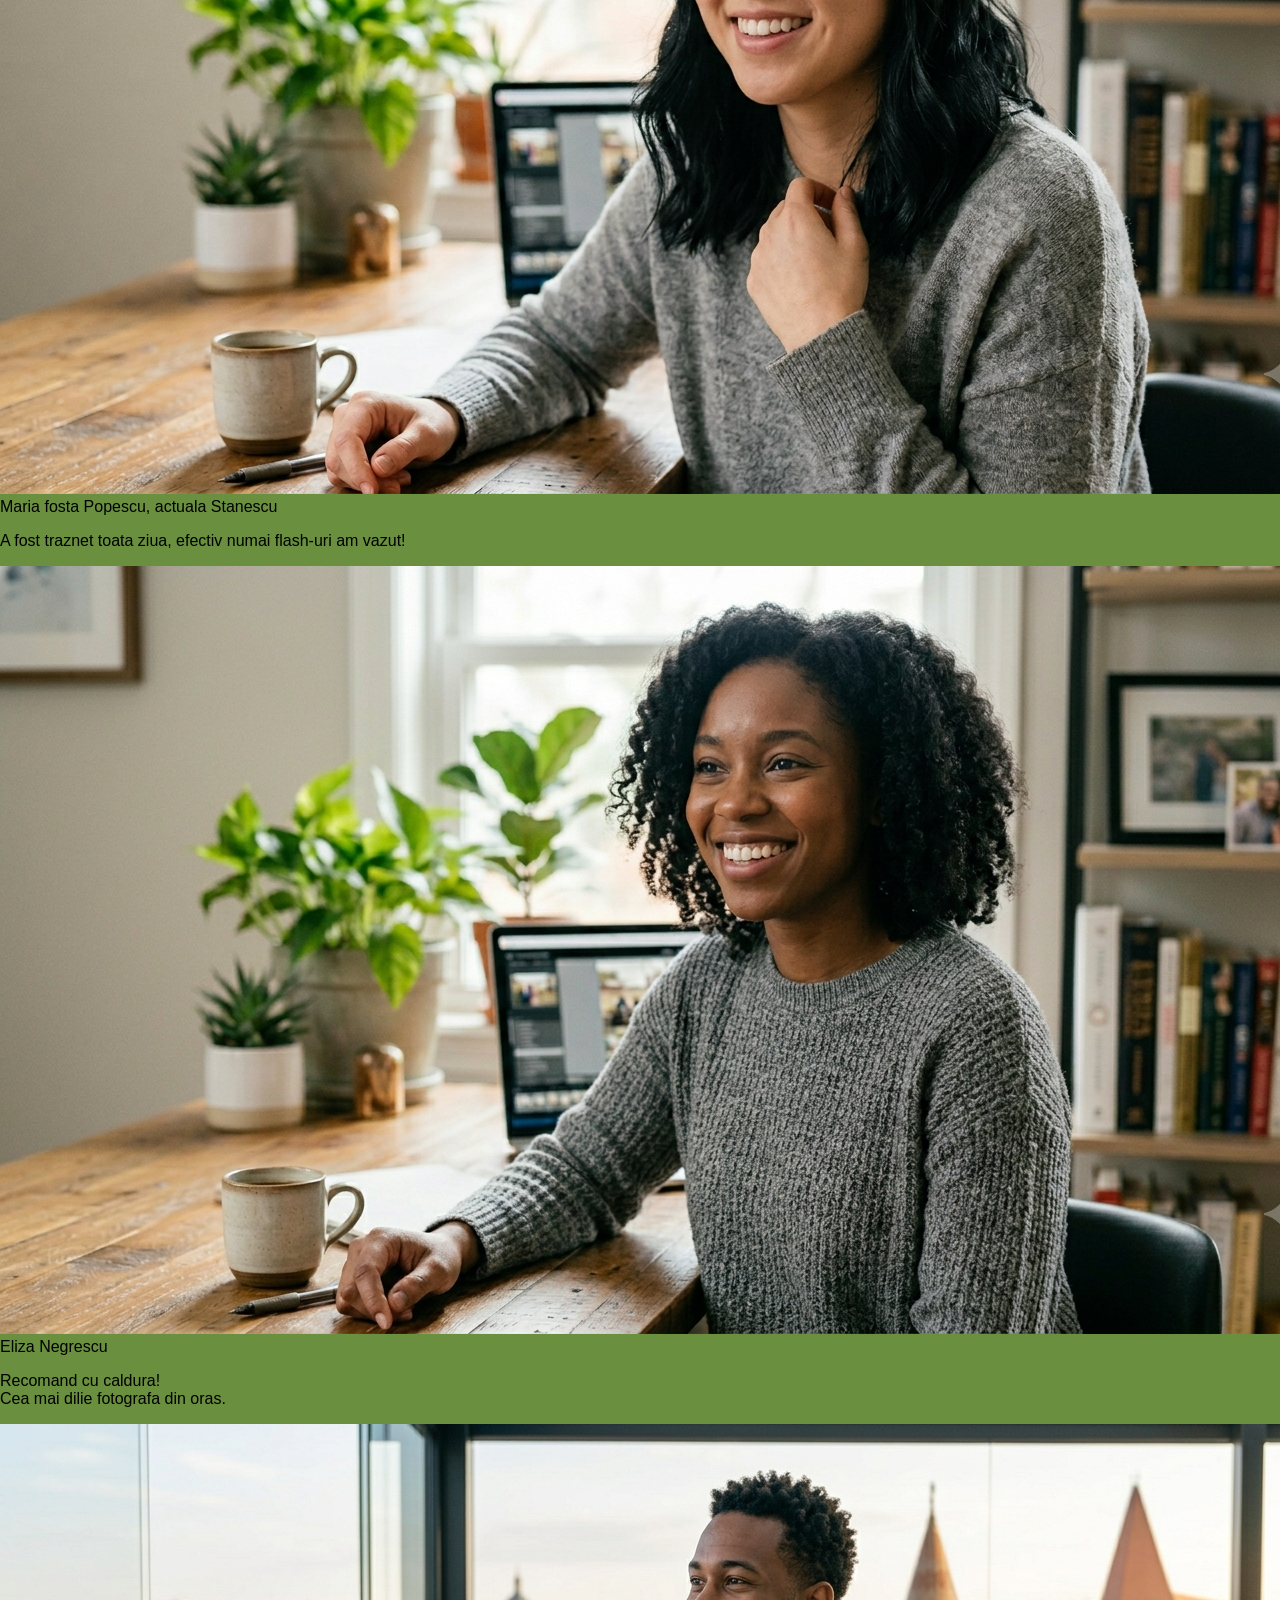
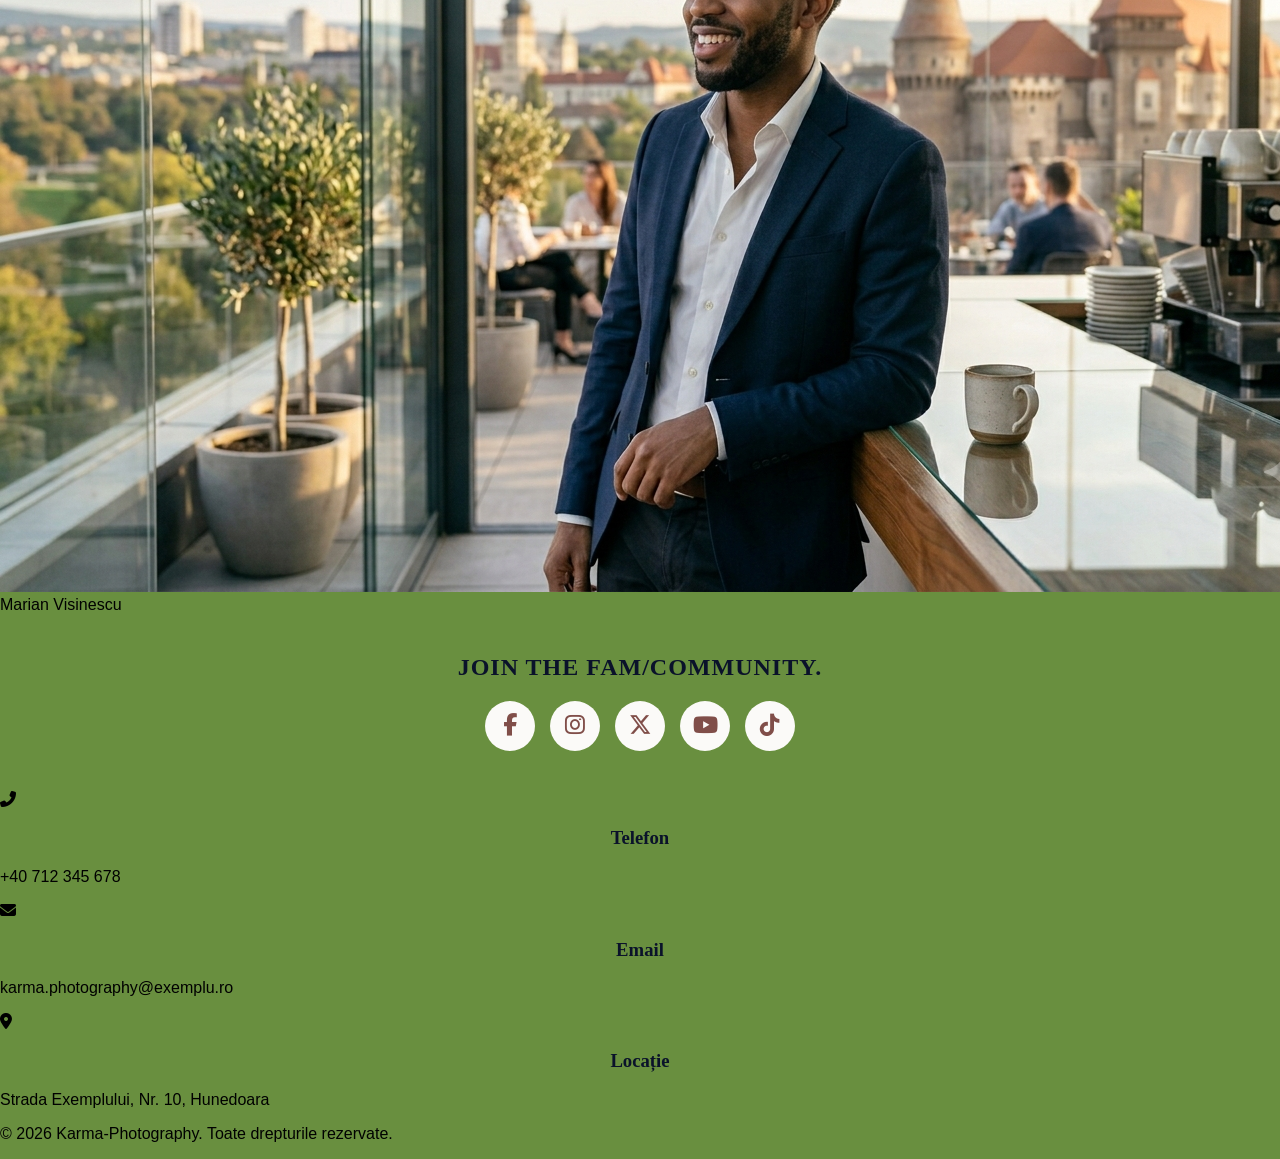
==== commit 17211114: "am adaugat o icoana in forma de sigiliu la pagina servicii" ====
--- a/index.html
+++ b/index.html
@@ -22,7 +22,7 @@
                 <li><a href="servicii.html">Servicii</a></li>
             </ul>
         </nav>
-        <button class="contact-button"><a href="servicii.html">Contacteaza-mă</a></button>
+        <button class="contact-button"><a href="servicii.html">Dă-mi un DM</a></button>
     </header>
     <main>
         <section>
--- a/assets/css/style.css
+++ b/assets/css/style.css
@@ -53,7 +53,7 @@
 }
 
 .lista-link a:not(#active) {
-    color: #2b2b2b; 
+    color: #0a122aff; 
     font-weight: 600; 
     transition: all 0.3s ease;
 }
@@ -65,7 +65,6 @@
 
 .contact-button {
     background-color: var(--bg-color);
-    color: black;
     border: none;
     padding: 0.75rem 1.5rem;
     font-size: 1rem;
@@ -79,6 +78,11 @@
     box-shadow: 0px 8px 15px rgba(0, 0, 0, 0.2);
     transition: all 0.3s ease;
     transform: scale(1.05);
+}
+.contact-button a {
+    color: var(--text-color);
+    text-decoration: none;
+    font-weight: 600;
 }
 /*Footer*/
 
@@ -145,3 +149,50 @@
     background-color: #010101;
     box-shadow: 2px 2px 0px #00f2fe, -2px -2px 0px #fe0979; 
 }
+
+/* Servicii */
+
+/* Sigiliu de ceara */
+
+.sigiliu-ceara {
+            position: relative;
+            width: 80px;
+            height: 80px;
+            background: radial-gradient(circle at 35% 35%, #b51c1c, #700a0a);
+            border-radius: 48% 52% 51% 49% / 55% 45% 56% 44%;
+            box-shadow: 
+                3px 5px 10px rgba(0, 0, 0, 0.4), 
+                inset -3px -3px 7px rgba(0, 0, 0, 0.6), 
+                inset 3px 3px 7px rgba(255, 255, 255, 0.3); 
+            display: flex;
+            justify-content: center;
+            align-items: center;
+            cursor: pointer;
+            transition: transform 0.2s ease;
+        }
+        .sigiliu-ceara:hover {
+            transform: scale(1.05);
+        }
+        .sigiliu-ceara::before {
+            content: '';
+            position: absolute;
+            width: 55px;
+            height: 55px;
+            border-radius: 50%;
+            border: 2px dashed #520404;
+            opacity: 0.4;
+            box-shadow: inset 1px 1px 3px rgba(0, 0, 0, 0.8), 1px 1px 2px rgba(255, 255, 255, 0.2);
+        }
+        .sigiliu-text {
+            font-family: 'Georgia', 'Times New Roman', serif;
+            font-size: 32px;
+            font-weight: bold;
+            font-style: italic;
+            color: #4a0303; 
+            text-shadow: 
+                -1px -1px 1px rgba(0, 0, 0, 0.8),  
+                1px 1px 1px rgba(255, 255, 255, 0.2); 
+            
+            z-index: 1;
+            user-select: none;
+        }
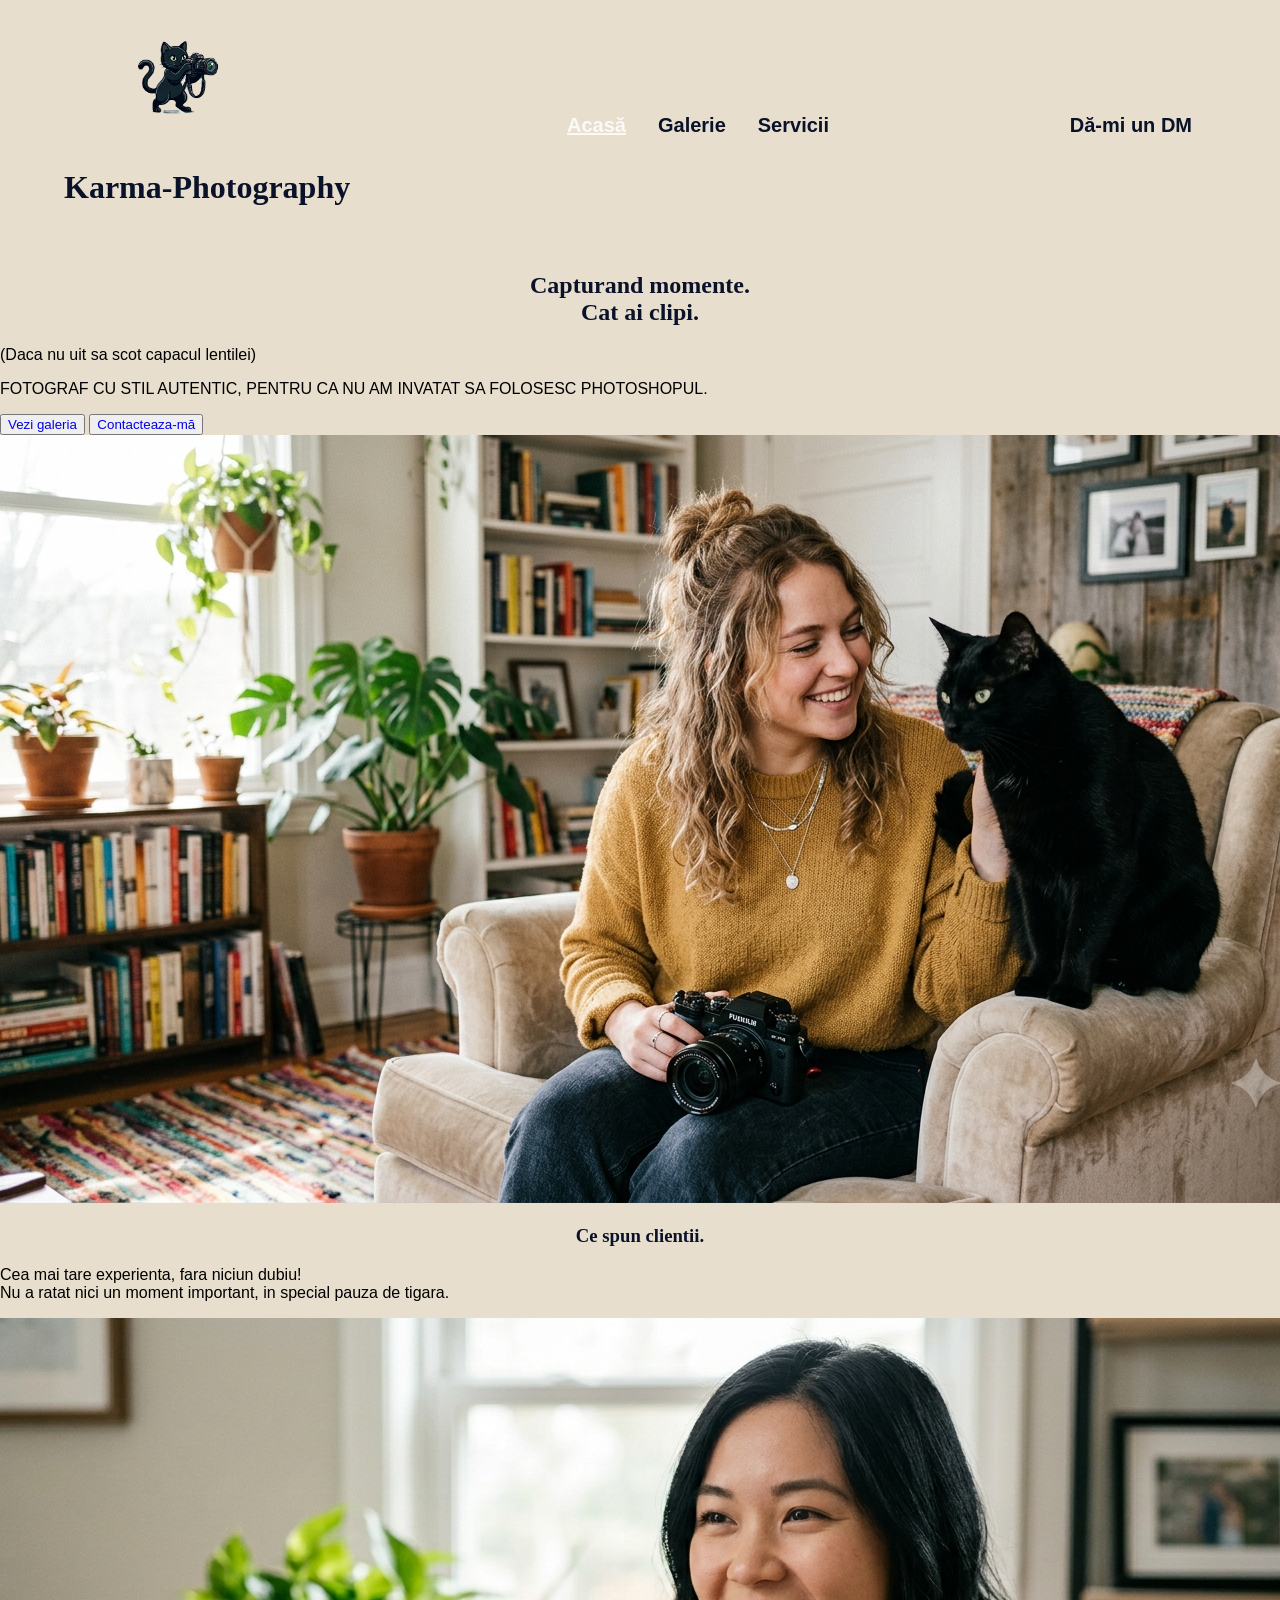
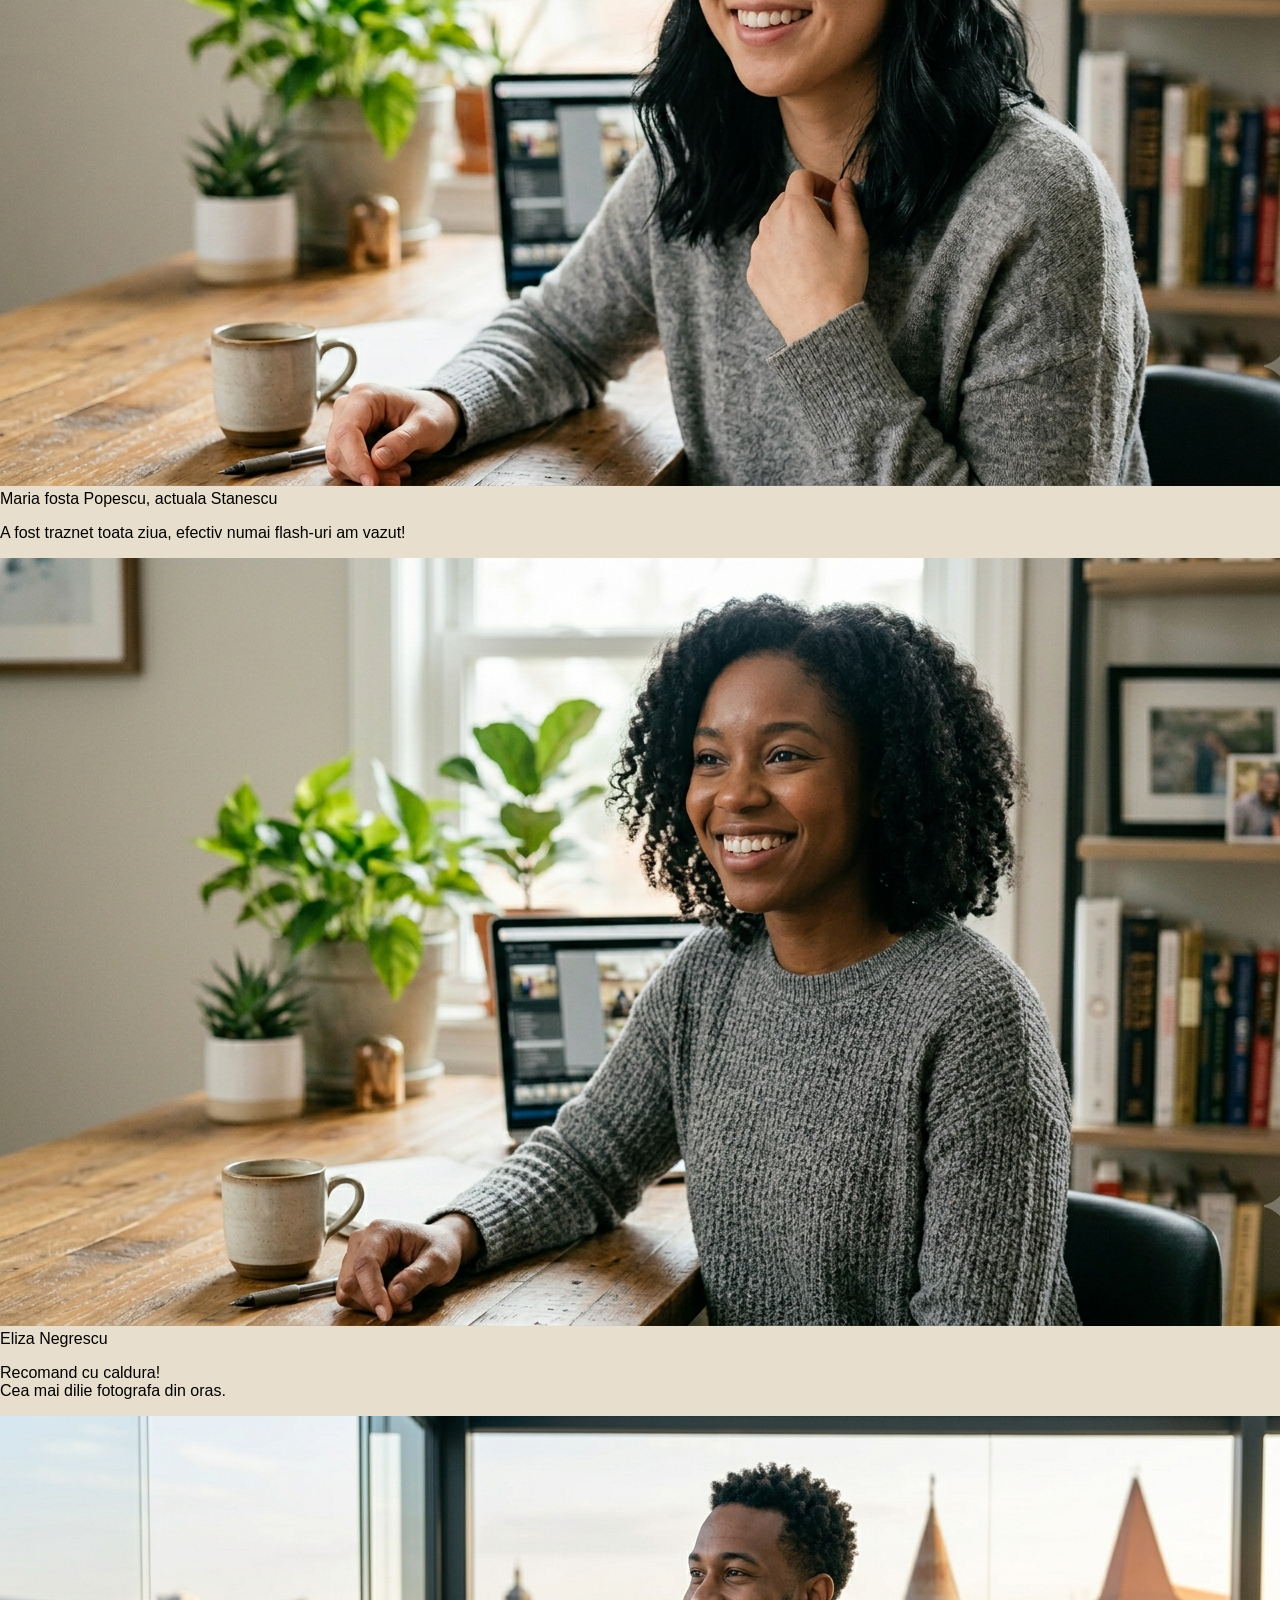
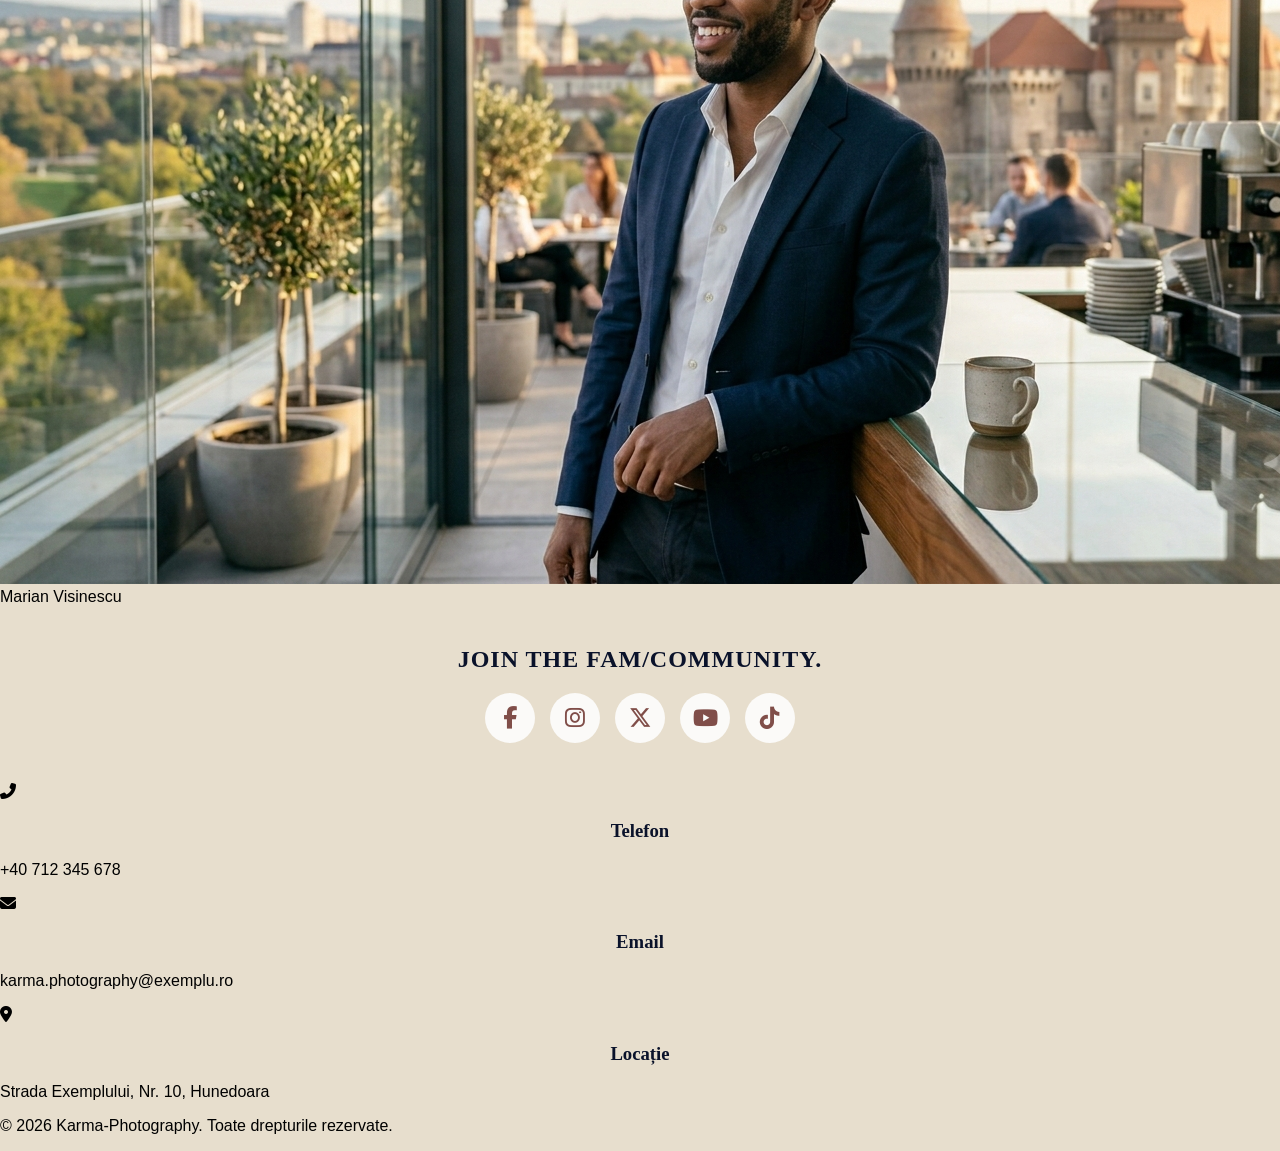
==== commit 8f4f5a74: "stilizat galeria, sectiunea de poze" ====
--- a/index.html
+++ b/index.html
@@ -38,7 +38,7 @@
             </div>
         </section>
         <section>
-            <h2>Ce spun clientii.</h2>
+            <h3>Ce spun clientii.</h3>
             <div>
                 <div>
                     <p>Cea mai tare experienta, fara niciun dubiu!<br>Nu a ratat nici un moment important, in special pauza de tigara.</p>
--- a/assets/css/style.css
+++ b/assets/css/style.css
@@ -1,5 +1,5 @@
 :root{
-    --bg-color:#698f3fff;
+    --bg-color: #e7decdff;
     --primary-brown: #804e49ff;;
     --text-color: #0a122aff;
 }
@@ -42,6 +42,7 @@
     list-style: none; 
     margin: 0;
     padding: 0;
+    font-size: 1.25rem;
 }
 
 #active {
@@ -67,7 +68,7 @@
     background-color: var(--bg-color);
     border: none;
     padding: 0.75rem 1.5rem;
-    font-size: 1rem;
+    font-size: 1.25rem;
     border-radius: 5px;
     cursor: pointer;
     transition: all 0.3s ease;
@@ -149,6 +150,72 @@
     background-color: #010101;
     box-shadow: 2px 2px 0px #00f2fe, -2px -2px 0px #fe0979; 
 }
+/* Galerie */
+.gallery-intro ul{
+    list-style-type: none;
+}
+.gallery-intro {
+    text-align: center;
+    margin-bottom: 20px;
+}
+
+.gallery-title {
+    font-size: 3rem;
+    margin-bottom: 10px;
+}
+
+.gallery-description {
+    font-size: 1rem;
+    margin-bottom: 20px;
+}
+
+.filter-buttons {
+    display: flex;
+    justify-content: center;
+    gap: 15px;
+    margin-bottom: 20px;
+}
+.filter-buttons button {
+    background-color: transparent;
+    border: 2px solid var(--text-color);
+    color: var(--text-color);
+    padding: 10px 20px;
+    font-size: 1rem;
+    border-radius: 5px;
+    cursor: pointer;
+    transition: all 0.3s ease;
+}
+.filter-buttons button:hover {
+    background-color: var(--text-color);
+    color: var(--bg-color);
+    transition: all 0.3s ease;
+}
+
+.gallery {
+    display: grid;
+    grid-template-columns: repeat(auto-fit, minmax(250px, 1fr));
+    grid-auto-flow: dense;
+    grid-auto-rows: 250px;
+    grid-gap: 20px;
+    justify-content: center;
+    align-items: center;
+    margin-bottom: 20px;
+    gap: 20px;
+    padding: 20px;
+}
+.gallery img {
+    width: 100%;
+    height: 100%;
+    object-fit: cover;
+    border-radius: 10px;
+    transition: all 0.3s ease;
+}
+.gallery img:hover {
+    transform: scale(1.05);
+    box-shadow: 0px 8px 15px rgba(0, 0, 0, 0.3);
+    transition: all 0.3s ease;
+}
+
 
 /* Servicii */
 
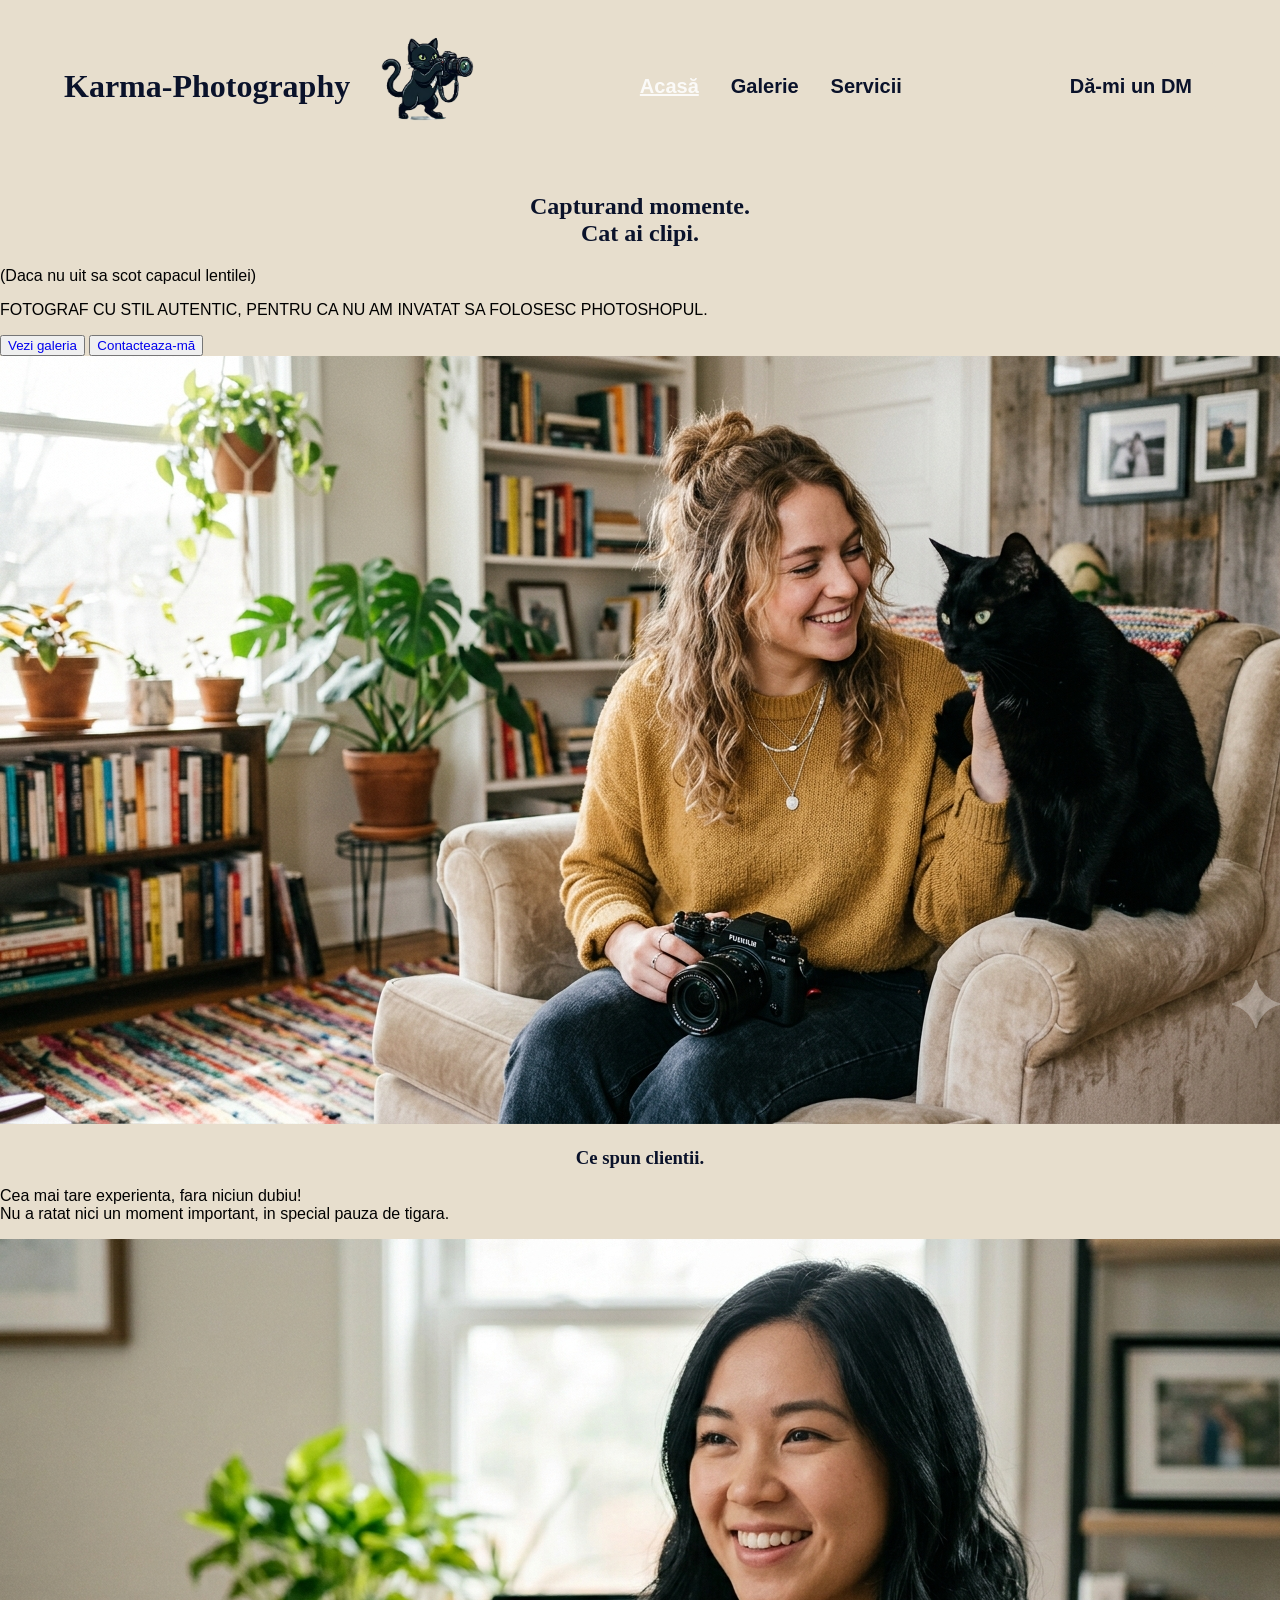
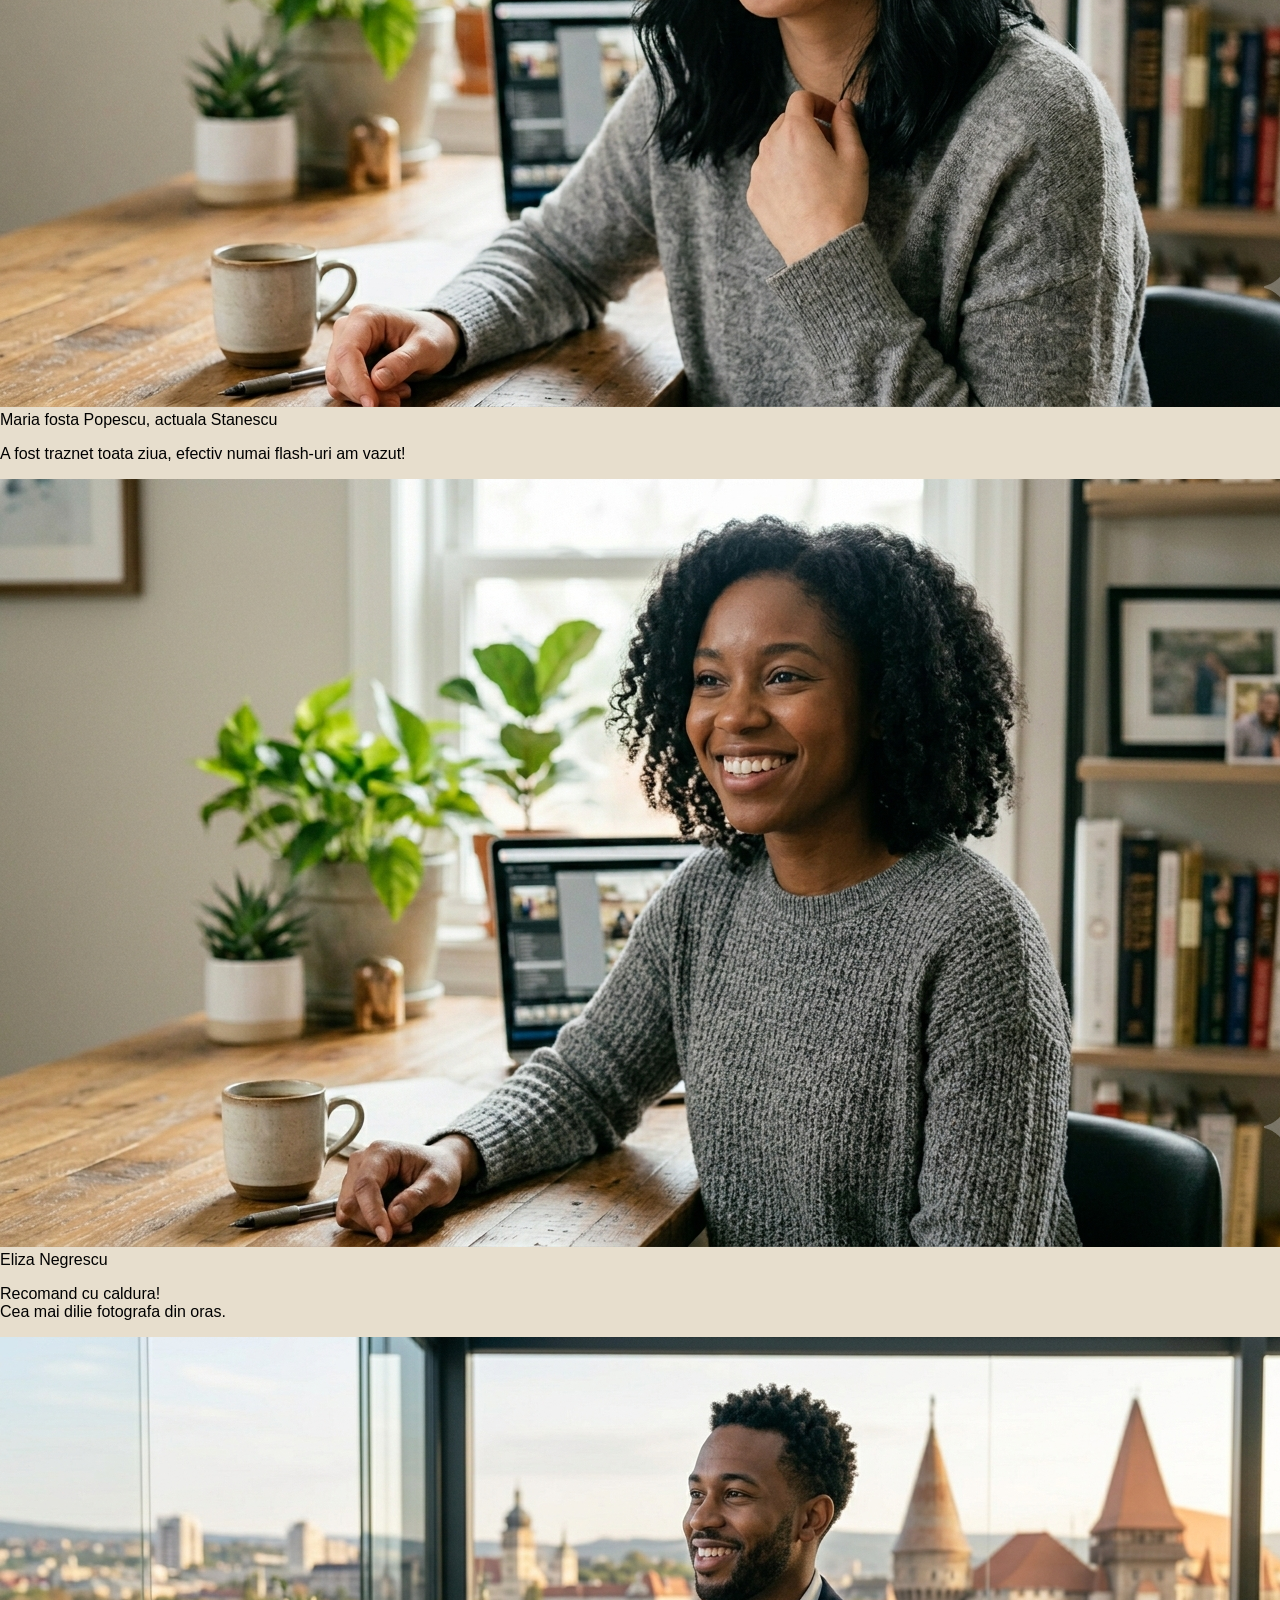
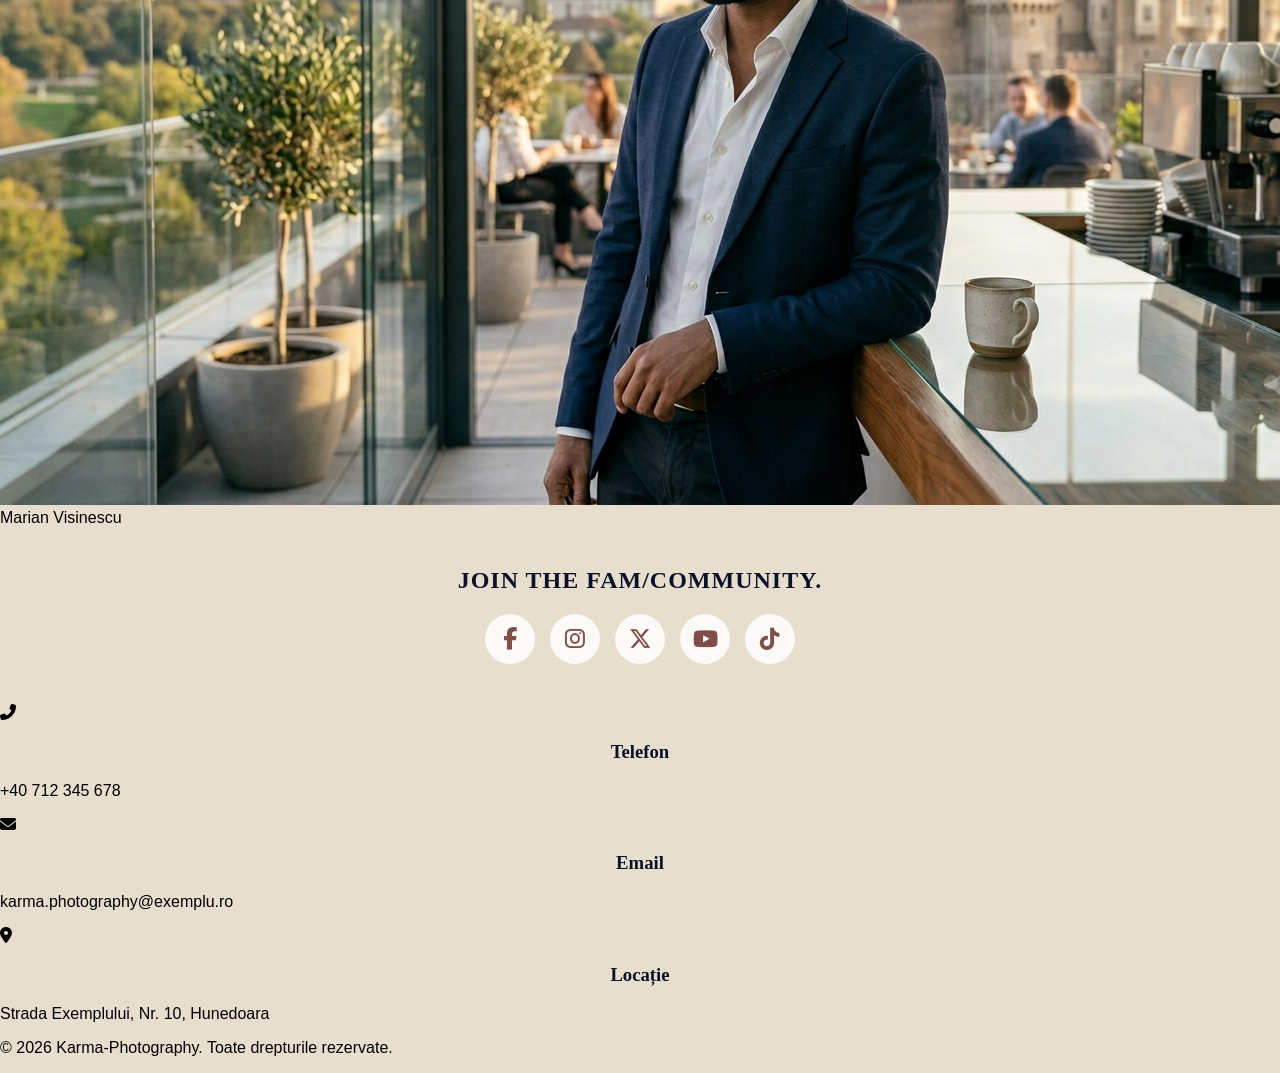
==== commit fff5c400: "repozitionat logo + resize imagine logo+ adaugat link pe logo" ====
--- a/index.html
+++ b/index.html
@@ -11,10 +11,10 @@
 </head>
 <body>
     <header>
-        <div class="logo-container">
-            <img src="assets/images/logo.png" alt="Logo" class="logo">
+        <a href="index.html" class="logo-container">
             <h1>Karma-Photography</h1>
-        </div>
+            <img src="assets/images/logo.png" alt="Logo" class="logo">                
+        </a>            
         <nav>
             <ul class="lista-link">
                 <li><a href="index.html" id="active">Acasă</a></li>
--- a/assets/css/style.css
+++ b/assets/css/style.css
@@ -5,8 +5,13 @@
 }
 
 .logo {
-    height: 120px; 
+    height: 125px; 
     width: auto; 
+}
+.logo-container {
+    display: flex;
+    align-items: center;
+    gap: 0px; 
 }
 
 body {
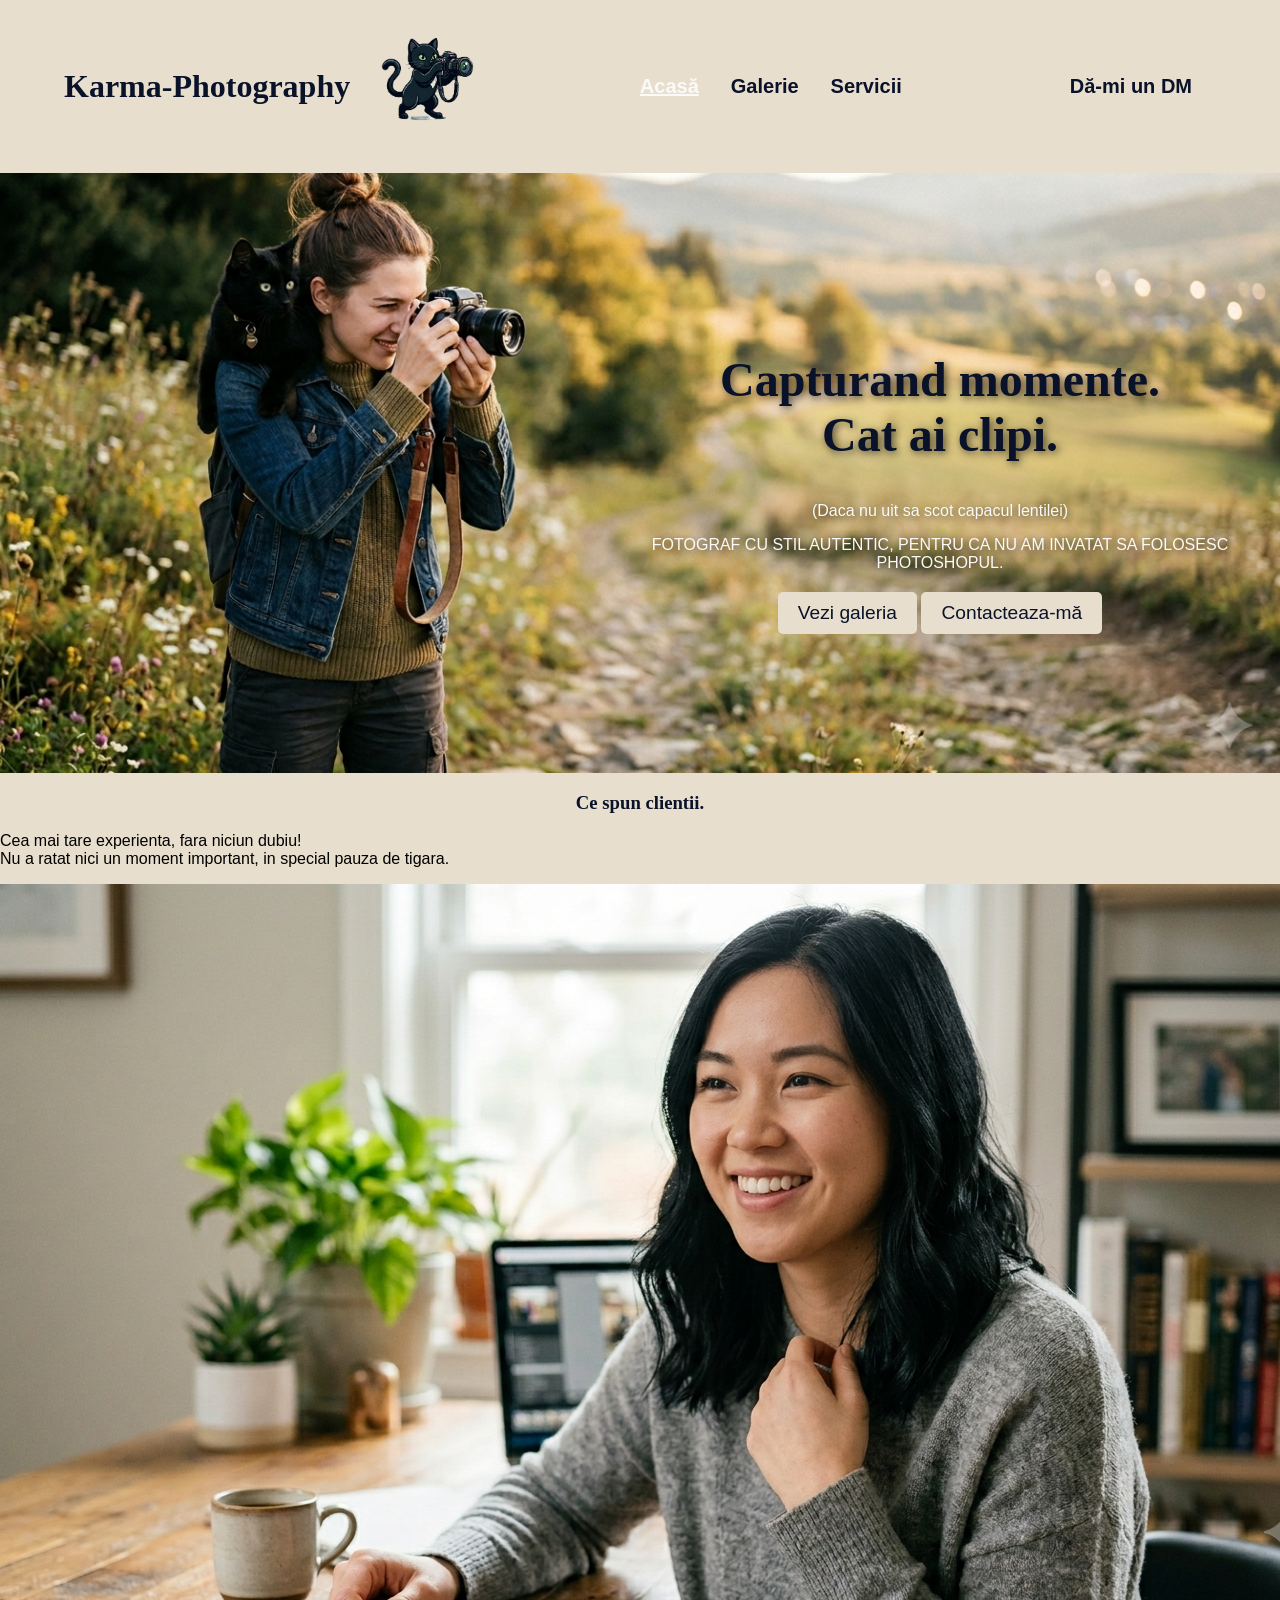
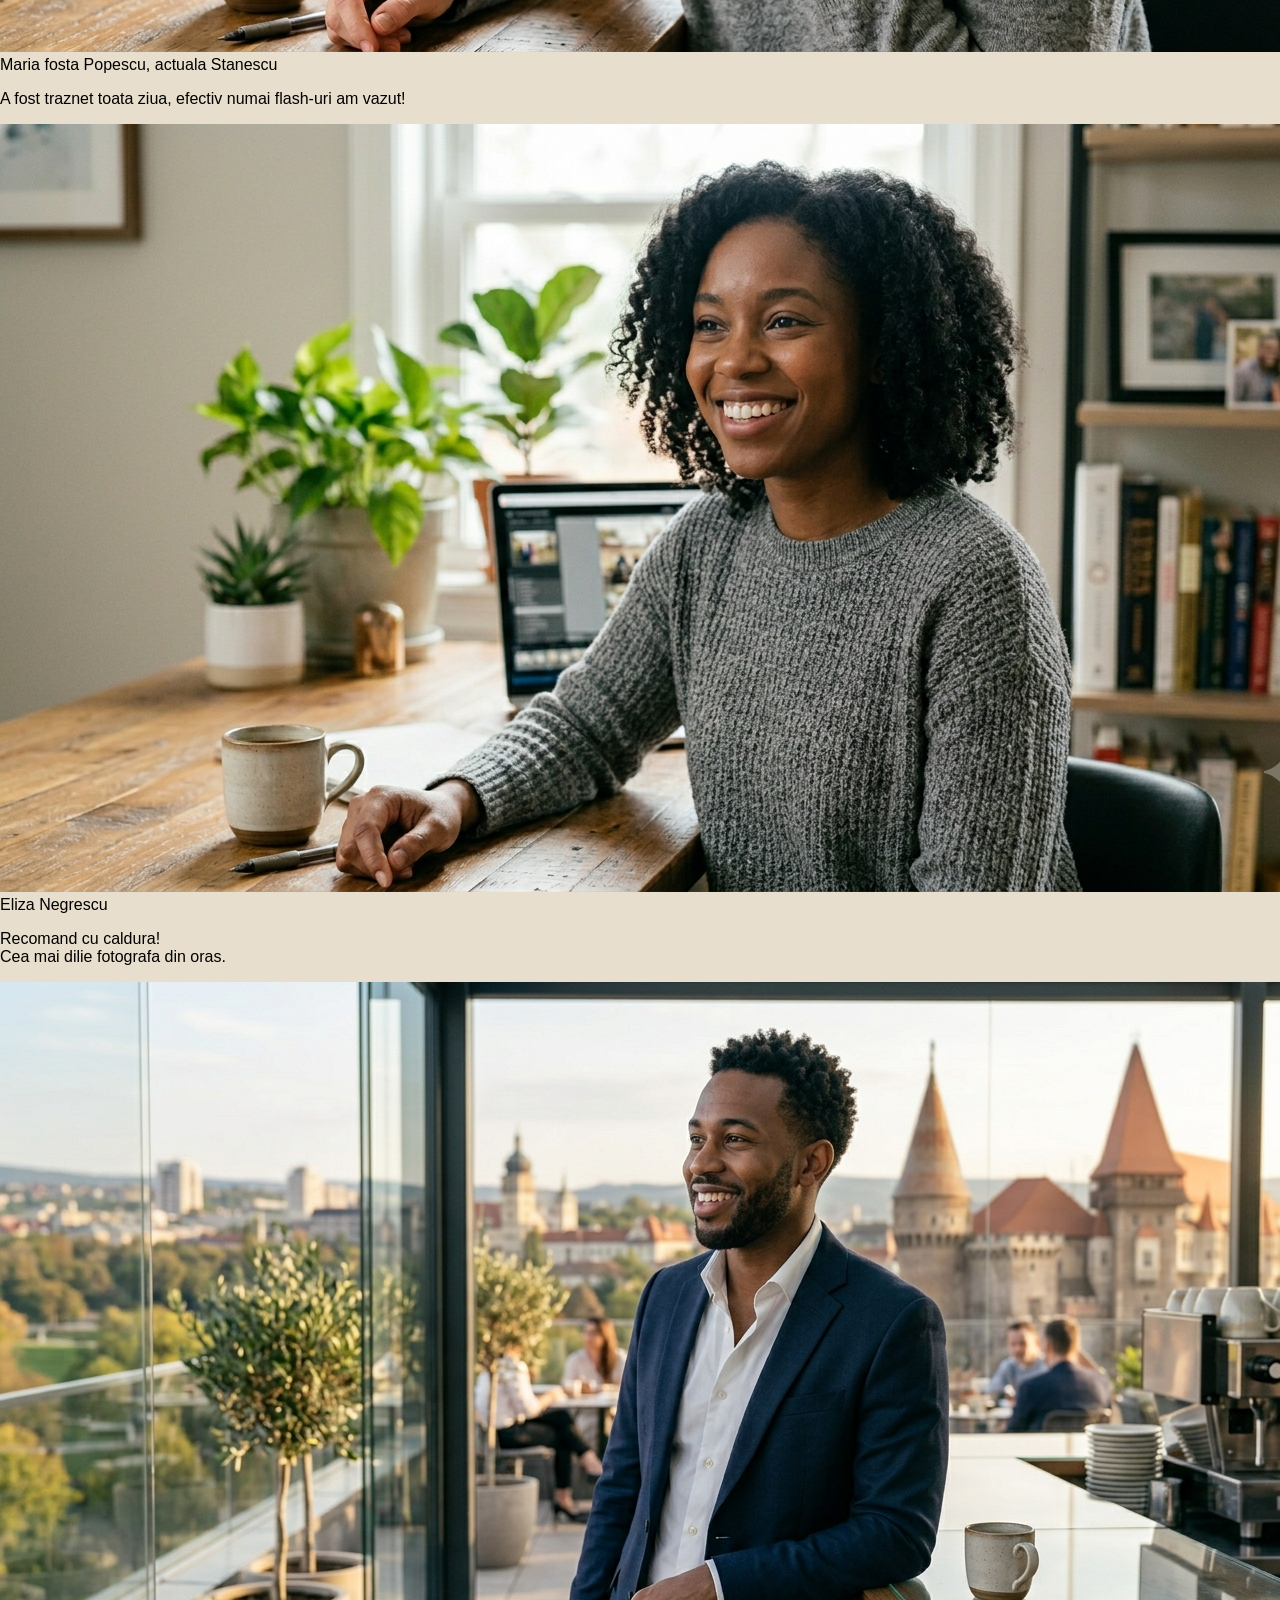
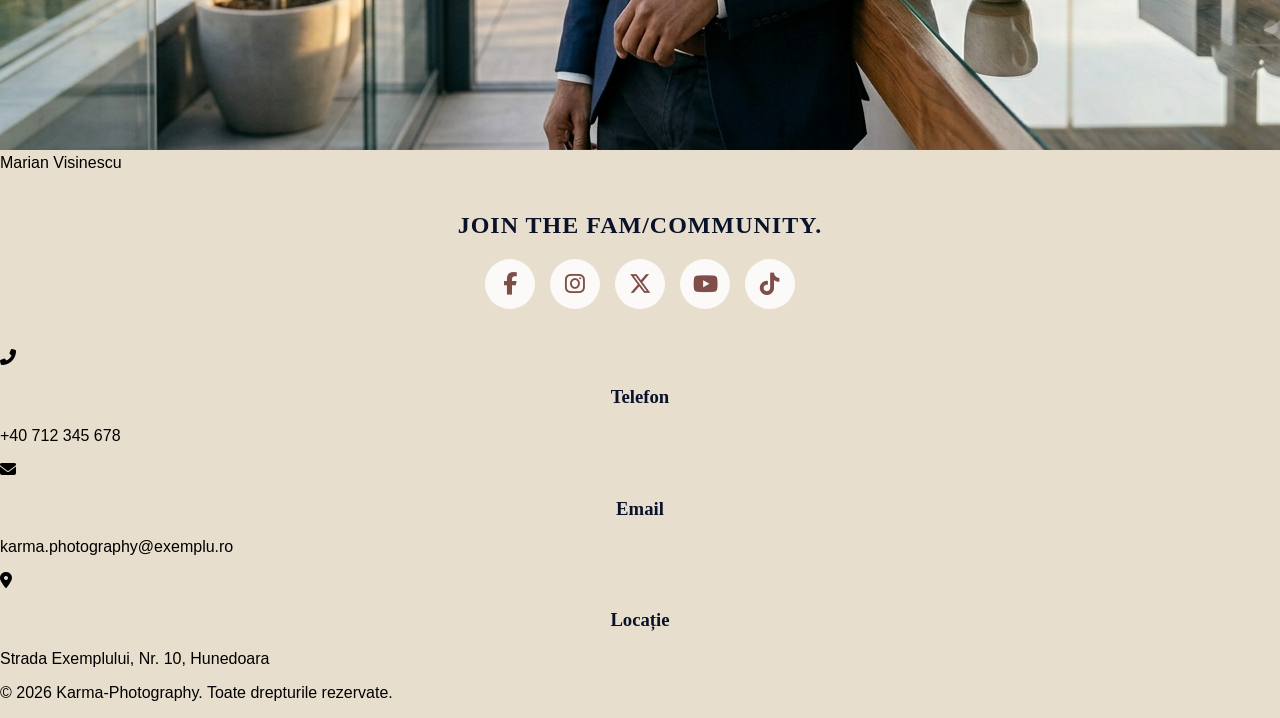
==== commit 14eeb67d: "stilizat sectiunea hero" ====
--- a/index.html
+++ b/index.html
@@ -25,19 +25,22 @@
         <button class="contact-button"><a href="servicii.html">Dă-mi un DM</a></button>
     </header>
     <main>
-        <section>
-            <h2>Capturand momente. <br>Cat ai clipi.</h2>
-            <p>(Daca nu uit sa scot capacul lentilei)</p>
-            <p>FOTOGRAF CU STIL AUTENTIC, PENTRU CA NU AM INVATAT SA FOLOSESC PHOTOSHOPUL.</p>
-            <div class="button-container">
-                <button><a href="galerie.html">Vezi galeria</a></button>
-                <button><a href="servicii.html">Contacteaza-mă</a></button>
-            </div>
-            <div>
-                <img src="assets/images/hero-image.png" alt="Hero Image" class="hero-image">
+        <section id="hero">
+            <img src="assets/images/hero-image.png" alt="Hero Image" class="hero-image">
+
+            <div class="hero-content">
+                <h2 id="hero-title">Capturand momente. <br>Cat ai clipi.</h2>
+                <p id="hero-description">(Daca nu uit sa scot capacul lentilei)</p>
+                <p id="hero-text">FOTOGRAF CU STIL AUTENTIC, PENTRU CA NU AM INVATAT SA FOLOSESC PHOTOSHOPUL.</p>
+
+                <div class="button-container">
+                    <button class="hero-button"><a href="galerie.html">Vezi galeria</a></button>
+                    <button class="hero-button"><a href="servicii.html">Contacteaza-mă</a></button>
+                </div>
             </div>
         </section>
-        <section>
+
+        <section id="testimonials">
             <h3>Ce spun clientii.</h3>
             <div>
                 <div>
--- a/assets/css/style.css
+++ b/assets/css/style.css
@@ -30,6 +30,8 @@
 a {
     text-decoration: none;
 }
+
+/* Header */
 
 header {
     display: flex;
@@ -155,6 +157,72 @@
     background-color: #010101;
     box-shadow: 2px 2px 0px #00f2fe, -2px -2px 0px #fe0979; 
 }
+/* Hero Section */
+#hero {
+    position: relative;
+    width: 100%;
+    height: 600px;
+    display: flex;
+    justify-content: flex-end; 
+    align-items: center;
+    overflow: hidden;
+    padding-right: 5%; 
+}
+#hero-title {
+    font-size: 3rem;
+    color: #0a122aff;
+}
+
+.hero-image {
+    position: absolute;
+    top: 0;
+    left: 0;
+    width: 100%;
+    height: 100%;
+    object-fit: cover;
+    z-index: 1;
+}
+
+.hero-content {
+    position: relative;
+    z-index: 2;
+    width: 50%; 
+    color: #fbfaf8ff;
+    text-align: center; 
+    padding: 20px;
+}
+
+.hero-content h2,
+.hero-content p {
+    text-shadow: 2px 2px 8px rgba(0,0,0,0.7);
+}
+
+.button-container {
+    gap: 15px;
+    margin-top: 20px;
+}
+
+.hero-button {
+    background-color:#e7decdff;
+    color: #fbfaf8ff;
+    padding: 10px 20px;
+    font-size: 1.2rem;
+    border-radius: 5px;
+    cursor: pointer;
+    transition: all 0.3s ease;
+    border: none;
+}
+
+.hero-button:hover {
+    background-color: #fbfaf8ff;
+    color: #0a122aff;
+    transition: all 0.3s ease;
+}
+.hero-button a {
+    text-decoration: none;
+    color: #0a122aff;
+}
+
 /* Galerie */
 .gallery-intro ul{
     list-style-type: none;
